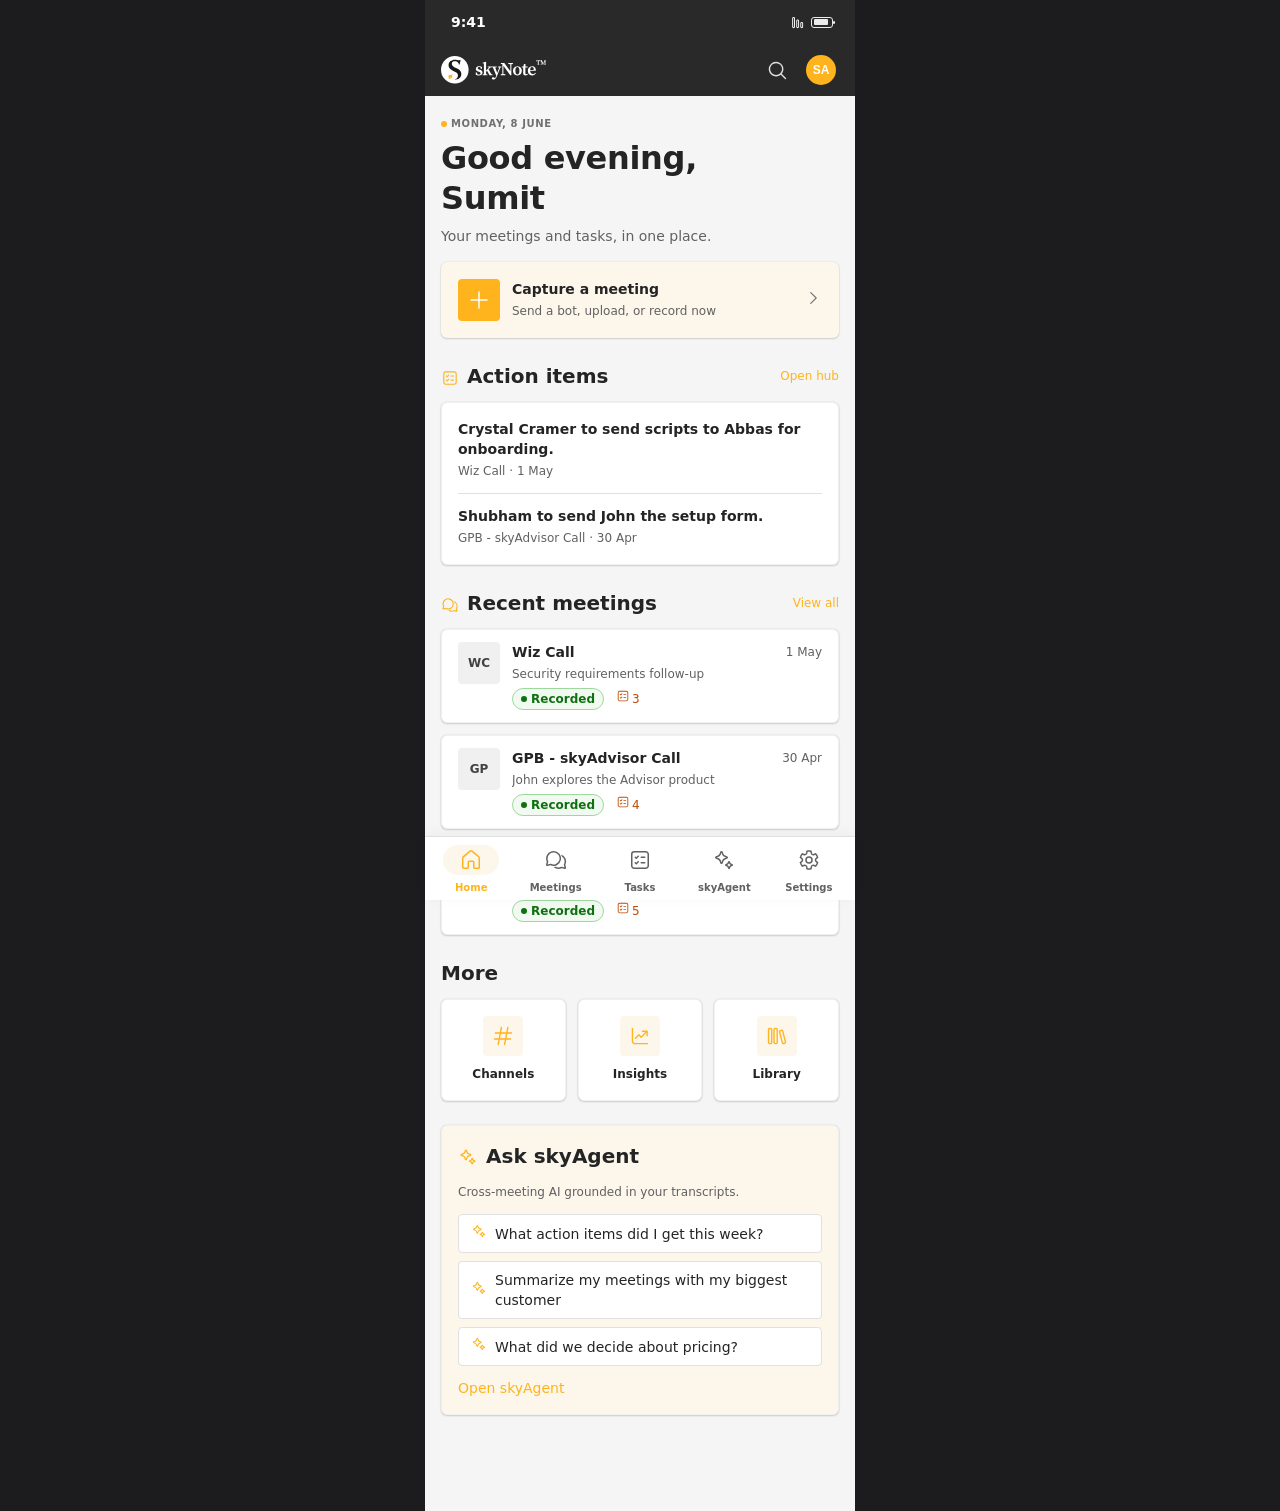
==== mobile/home.html @ 7dd0ba58 "skyNote mobile prototype — initial commit" ====
<!DOCTYPE html>
<html lang="en" data-theme="light">
<head>
  <meta charset="UTF-8" />
  <meta name="viewport" content="width=device-width, initial-scale=1.0, maximum-scale=1.0, user-scalable=no" />
  <title>skyNote · Home</title>
  <link rel="stylesheet" href="../app.css" />
  <link rel="stylesheet" href="../skynote.css" />
  <link rel="stylesheet" href="mobile.css" />
</head>
<body data-theme="light" data-mpage="home">
  <div class="m-app">
    <div class="m-content">
      <span class="m-eyebrow"><span class="e-dot"></span> Monday, 8 June</span>
      <h1 class="m-greeting" style="margin-top:var(--space-xs);">Good evening,<br>Sumit</h1>
      <p class="muted" style="font-size:var(--fs-300);margin-top:var(--space-s);">Your meetings and tasks, in one place.</p>

      <!-- Primary capture -->
      <a class="m-card" data-capture style="display:flex;align-items:center;gap:var(--space-m);margin-top:var(--space-l);background:var(--accent-bg-soft);border-color:transparent;">
        <span class="m-lead" style="background:var(--accent);color:var(--fg-on-accent);" data-icon="Add" data-size="24"></span>
        <span class="mr-body"><span class="mr-title">Capture a meeting</span><span class="mr-sub">Send a bot, upload, or record now</span></span>
        <span class="m-chev" data-icon="Chevron Right" data-size="18"></span>
      </a>

      <!-- Action items -->
      <div class="m-sectit"><span class="ch-icon" data-icon="Task List Square Ltr"></span><span class="mst-title">Action items</span><a class="link" href="action-items.html">Open hub</a></div>
      <section class="m-card">
        <a href="action-items.html" style="display:block;text-decoration:none;color:inherit;"><div class="mr-title" style="white-space:normal;">Crystal Cramer to send scripts to Abbas for onboarding.</div><div class="mr-sub">Wiz Call · 1 May</div></a>
        <hr class="divider" style="margin:var(--space-m) 0;" />
        <a href="action-items.html" style="display:block;text-decoration:none;color:inherit;"><div class="mr-title" style="white-space:normal;">Shubham to send John the setup form.</div><div class="mr-sub">GPB - skyAdvisor Call · 30 Apr</div></a>
      </section>

      <!-- Recent meetings -->
      <div class="m-sectit"><span class="ch-icon" data-icon="Chat Multiple"></span><span class="mst-title">Recent meetings</span><a class="link" href="conversations.html">View all</a></div>
      <div class="m-stack">
        <a class="m-row" href="conversation-detail.html"><span class="m-lead is-muted" style="font-size:var(--fs-200);font-weight:var(--weight-semibold);">WC</span><span class="mr-body"><span class="mr-title">Wiz Call</span><span class="mr-sub">Security requirements follow-up</span><span class="mr-meta"><span class="status is-recorded"><span class="dot"></span> Recorded</span><span class="meta-chip is-accent"><span data-icon="Task List Square Ltr" data-size="14"></span> 3</span></span></span><span class="muted num" style="font-size:var(--fs-200);">1 May</span></a>
        <a class="m-row" href="conversation-detail.html"><span class="m-lead is-muted" style="font-size:var(--fs-200);font-weight:var(--weight-semibold);">GP</span><span class="mr-body"><span class="mr-title">GPB - skyAdvisor Call</span><span class="mr-sub">John explores the Advisor product</span><span class="mr-meta"><span class="status is-recorded"><span class="dot"></span> Recorded</span><span class="meta-chip is-accent"><span data-icon="Task List Square Ltr" data-size="14"></span> 4</span></span></span><span class="muted num" style="font-size:var(--fs-200);">30 Apr</span></a>
        <a class="m-row" href="conversation-detail.html"><span class="m-lead is-muted" style="font-size:var(--fs-200);font-weight:var(--weight-semibold);">DC</span><span class="mr-body"><span class="mr-title">Deloitte Call</span><span class="mr-sub">Sky MDM data enrichment</span><span class="mr-meta"><span class="status is-recorded"><span class="dot"></span> Recorded</span><span class="meta-chip is-accent"><span data-icon="Task List Square Ltr" data-size="14"></span> 5</span></span></span><span class="muted num" style="font-size:var(--fs-200);">29 Apr</span></a>
      </div>

      <!-- More -->
      <div class="m-sectit"><span class="mst-title">More</span></div>
      <div class="m-tilegrid">
        <a class="m-tile" href="channels.html"><span class="mt-ic" data-icon="Number Symbol" data-size="22"></span> Channels</a>
        <a class="m-tile" href="insights.html"><span class="mt-ic" data-icon="Data Trending" data-size="22"></span> Insights</a>
        <a class="m-tile" href="library.html"><span class="mt-ic" data-icon="Library" data-size="22"></span> Library</a>
      </div>

      <!-- Ask skyAgent -->
      <section class="m-card" style="margin-top:var(--space-xxl);background:var(--accent-bg-soft);border-color:var(--stroke-faint);">
        <div class="card-head"><span class="ch-icon" data-icon="Sparkle"></span><span class="ch-title" style="font-size:var(--fs-500);">Ask skyAgent</span></div>
        <p class="muted" style="font-size:var(--fs-200);margin-bottom:var(--space-m);">Cross-meeting AI grounded in your transcripts.</p>
        <div class="m-stack" style="gap:var(--space-s);">
          <a class="ask-chip" href="skyagent.html"><span data-icon="Sparkle" data-size="16"></span> What action items did I get this week?</a>
          <a class="ask-chip" href="skyagent.html"><span data-icon="Sparkle" data-size="16"></span> Summarize my meetings with my biggest customer</a>
          <a class="ask-chip" href="skyagent.html"><span data-icon="Sparkle" data-size="16"></span> What did we decide about pricing?</a>
        </div>
        <div style="margin-top:var(--space-m);"><a class="link" href="skyagent.html">Open skyAgent</a></div>
      </section>
    </div>
  </div>

  <script src="../assets/icons.js"></script>
  <script src="mobile-app.js"></script>
</body>
</html>
---- app.css ----
/* ============================================================
   Skypoint Dashboard — layout shell + components
   All values derive from the design system (tokens.css).
   Never hardcode colors/sizes; use the tokens.
   ============================================================ */
@import url("./tokens.css");

* { box-sizing: border-box; margin: 0; padding: 0; }
html, body { height: 100%; }
body {
  font-family: var(--font-base);
  font-size: var(--fs-300);
  line-height: var(--lh-300);
  color: var(--fg-primary);
  background: var(--bg-canvas);
  -webkit-font-smoothing: antialiased;
}

/* ---- App shell: header on top, sidebar + content below ---- */
.app-shell {
  display: grid;
  grid-template-rows: 48px 1fr;
  grid-template-columns: 270px 1fr;
  grid-template-areas:
    "header header"
    "sidebar content";
  height: 100vh;
}

/* ---- Header (full width, end-to-end) ---- */
.app-header {
  grid-area: header;
  background: var(--bg-inverted);
  display: flex;
  align-items: center;
  justify-content: space-between;
  padding: 0 var(--space-l);
  color: var(--fg-on-brand);
}
.app-header .brand { display: flex; align-items: center; gap: var(--space-s); font-size: var(--fs-400); font-weight: var(--weight-bold); }
.app-header .header-right { display: flex; align-items: center; gap: var(--space-m); }
.app-header .icon-btn {
  width: 32px; height: 32px; border-radius: var(--radius-md);
  display: inline-flex; align-items: center; justify-content: center;
  color: var(--fg-on-brand); background: transparent; border: 0; cursor: pointer;
}
.app-header .icon-btn:hover { background: var(--bg-subtle-inverted, rgba(255,255,255,.1)); }
.app-header .header-user { display: flex; align-items: center; gap: var(--space-s); font-size: var(--fs-300); }
.app-header .divider-v { width: 1px; height: 24px; background: rgba(255,255,255,.2); }

/* ---- Sidebar (Navigation) ---- */
.app-sidebar {
  grid-area: sidebar;
  background: var(--bg-muted);
  border-right: var(--stroke-thin) solid var(--stroke-subtle);
  display: flex;
  flex-direction: column;
  padding: var(--space-s) 0;   /* no horizontal padding: nav items bleed edge-to-edge */
  gap: var(--space-xxs);
  overflow-y: auto;
}
.sidebar-toggle {
  width: 32px; height: 32px; border-radius: var(--radius-md);
  display: inline-flex; align-items: center; justify-content: center;
  color: var(--fg-secondary); background: transparent; border: 0; cursor: pointer;
  margin: 0 0 var(--space-xs) var(--space-s);
}
.sidebar-toggle:hover { background: var(--bg-surface-hover); }

/* Sidebar section label */
.nav-section {
  font-size: var(--fs-100); font-weight: var(--weight-semibold);
  letter-spacing: .06em; text-transform: uppercase; color: var(--fg-subtle);
  padding: var(--space-m) var(--space-l) var(--space-xxs);
}

/* Nav item (DS Menu item) — rest blends with sidebar; hover + active are full-width */
.nav-item {
  position: relative;
  display: flex; align-items: center; gap: var(--space-m);
  min-height: 36px; padding: var(--space-s) var(--space-m) var(--space-s) var(--space-l);
  color: var(--fg-primary);
  background: transparent;
  text-decoration: none; cursor: pointer;
  font-size: var(--fs-300);
}
.nav-item .nav-icon { width: 20px; height: 20px; color: var(--fg-secondary); flex: 0 0 auto; }
.nav-item .nav-label { flex: 1; }
.nav-item .nav-chevron { width: 20px; height: 20px; color: var(--fg-tertiary); }
.nav-item:hover { background: var(--bg-surface-hover); }
.nav-item[aria-current="page"],
.nav-item.is-active {
  background: var(--bg-surface);   /* white, full-width edge-to-edge */
  color: var(--accent);
}
.nav-item.is-active .nav-icon { color: var(--accent); }
.nav-item.is-active::before {
  content: ""; position: absolute; left: 0; top: 0; bottom: 0;
  width: 3px; background: var(--accent);
}

/* ---- Content area ---- */
.app-content {
  grid-area: content;
  background: var(--bg-surface);
  display: flex;
  flex-direction: column;
  overflow-y: auto;
}
.content-body {
  flex: 1;
  padding: var(--space-l) var(--space-xxl) var(--space-xxl);
  /* content is ALWAYS left-aligned; never center the page body */
  text-align: left;
}

/* Breadcrumbs (always present) */
.breadcrumbs {
  display: flex; align-items: center; gap: var(--space-xs);
  padding: var(--space-l) var(--space-xxl);
  border-bottom: var(--stroke-thin) solid var(--stroke-subtle);
  font-size: var(--fs-200); line-height: var(--lh-200);
}
.breadcrumbs a { color: var(--fg-tertiary); text-decoration: none; padding: 2px 6px; border-radius: var(--radius-md); }
.breadcrumbs a:hover { background: var(--bg-surface-hover); }
.breadcrumbs .sep { color: var(--fg-tertiary); display: inline-flex; }
.breadcrumbs .current { color: var(--fg-primary); font-weight: var(--weight-semibold); }

/* Page header: title + description */
.page-header { margin-bottom: var(--space-xl); }
.page-header h1 { font-size: var(--fs-700); line-height: var(--lh-700); font-weight: var(--weight-semibold); }
.page-header p { margin-top: var(--space-xs); color: var(--fg-tertiary); font-size: var(--fs-300); line-height: var(--lh-300); }

/* Footer */
.app-footer {
  padding: var(--space-l) var(--space-xxl);
  border-top: var(--stroke-thin) solid var(--stroke-subtle);
  color: var(--fg-tertiary); font-size: var(--fs-200);
}
.app-footer a { color: var(--accent-fg); text-decoration: none; }

/* ============================================================
   Components (from components.md specs)
   ============================================================ */

/* Button */
.btn {
  display: inline-flex; align-items: center; gap: var(--space-snudge);
  height: 32px; padding: 0 var(--space-m);
  border-radius: var(--radius-md);
  font-family: var(--font-base); font-size: var(--fs-300); line-height: var(--lh-300);
  font-weight: var(--weight-semibold);
  border: var(--stroke-thin) solid transparent; cursor: pointer; white-space: nowrap;
}
.btn .btn-icon { width: 20px; height: 20px; }
.btn-primary   { background: var(--accent); color: var(--fg-on-brand); }
.btn-primary:hover { background: var(--accent-hover); }
.btn-secondary { background: var(--bg-surface); color: var(--fg-primary); border-color: var(--stroke-default); }
.btn-secondary:hover { background: var(--bg-surface-hover); }
.btn-outline   { background: transparent; color: var(--fg-primary); border-color: var(--stroke-default); }
.btn-outline:hover { background: var(--bg-surface-hover); }
.btn-subtle    { background: transparent; color: var(--fg-secondary); }
.btn-subtle:hover { background: var(--bg-surface-hover); }

/* Card */
.card {
  background: var(--bg-surface);
  border: var(--stroke-thin) solid var(--stroke-subtle);
  border-radius: var(--radius-md);
  padding: var(--space-xl);
  display: flex; flex-direction: column;
}
.card.is-raised { box-shadow: var(--shadow-4); }

/* Avatar */
.avatar {
  width: 28px; height: 28px; border-radius: var(--radius-circular);
  background: var(--accent); color: var(--fg-on-brand);
  display: inline-flex; align-items: center; justify-content: center;
  font-weight: var(--weight-semibold); font-size: var(--fs-200);
  flex: 0 0 auto;
}

/* Badge */
.badge {
  display: inline-flex; align-items: center; gap: var(--space-xxs);
  padding: 0 var(--space-snudge); border-radius: var(--radius-circular);
  background: var(--accent); color: var(--fg-on-brand);
  font-size: var(--fs-200); font-weight: var(--weight-semibold);
}
.badge.is-success { background: var(--success-accent); }

/* Empty state — the ONLY block allowed to center its contents */
.empty-state {
  display: flex; flex-direction: column; align-items: center; text-align: center;
  gap: var(--space-m); padding: var(--space-xxxl);
}
.empty-state .empty-art {
  width: 96px; height: 96px; border-radius: var(--radius-lg);
  border: var(--stroke-thin) solid var(--stroke-subtle);
  display: inline-flex; align-items: center; justify-content: center;
  position: relative; background: var(--bg-surface);
}
.empty-state h2 { font-size: var(--fs-500); line-height: var(--lh-500); font-weight: var(--weight-semibold); }
.empty-state p { color: var(--fg-tertiary); max-width: 420px; }
.empty-state .empty-hint { color: var(--fg-tertiary); font-size: var(--fs-200); }

/* ============================================================
   FORM & INPUT
   ============================================================ */

/* Field wrapper: label + control + hint */
.field { display: flex; flex-direction: column; gap: var(--space-xs); }
.field-label { font-size: var(--fs-300); font-weight: var(--weight-semibold); color: var(--fg-primary); }
.field-label .req { color: var(--danger-accent); margin-left: 2px; }
.field-hint { font-size: var(--fs-200); color: var(--fg-tertiary); }
.field-hint.is-error { color: var(--danger-fg); }

/* Text input / select / textarea */
.input, .select, .textarea {
  width: 100%; min-height: 32px;
  font-family: var(--font-base); font-size: var(--fs-300); line-height: var(--lh-300);
  color: var(--fg-primary);
  background: var(--bg-surface);
  border: var(--stroke-thin) solid var(--stroke-default);
  border-bottom-color: var(--stroke-accessible);
  border-radius: var(--radius-md);
  padding: 0 var(--space-s);
}
.textarea { min-height: 64px; padding: var(--space-snudge) var(--space-s); resize: vertical; line-height: var(--lh-300); }
.input::placeholder, .textarea::placeholder { color: var(--fg-subtle); }
.input:focus, .select:focus, .textarea:focus {
  outline: none;
  border-bottom: var(--stroke-thick) solid var(--accent);
  padding-bottom: 0;
}
.input:disabled, .select:disabled, .textarea:disabled { background: var(--bg-disabled); color: var(--fg-disabled); }
.select { appearance: none; background-image: none; padding-right: var(--space-xl); }

/* Spin button = input with steppers */
.spin-button { display: inline-flex; align-items: stretch; }
.spin-button .input { border-radius: var(--radius-md) 0 0 var(--radius-md); }
.spin-button .steppers { display: flex; flex-direction: column; border: var(--stroke-thin) solid var(--stroke-default); border-left: 0; border-radius: 0 var(--radius-md) var(--radius-md) 0; }
.spin-button .steppers button { flex: 1; width: 24px; border: 0; background: var(--bg-surface); color: var(--fg-secondary); cursor: pointer; }
.spin-button .steppers button:hover { background: var(--bg-surface-hover); }

/* Checkbox & Radio */
.checkbox, .radio { display: inline-flex; align-items: center; gap: var(--space-xs); cursor: pointer; font-size: var(--fs-300); color: var(--fg-primary); }
.checkbox input, .radio input { appearance: none; margin: 0; width: 16px; height: 16px; border: var(--stroke-thin) solid var(--stroke-accessible); background: var(--bg-surface); cursor: pointer; display: inline-grid; place-content: center; }
.checkbox input { border-radius: var(--radius-sm); }
.radio input { border-radius: var(--radius-circular); }
.checkbox input:checked, .radio input:checked { background: var(--accent); border-color: var(--accent); }
.checkbox input:checked::after { content: ""; width: 10px; height: 10px; clip-path: polygon(14% 44%, 0 65%, 50% 100%, 100% 16%, 80% 0%, 43% 62%); background: var(--fg-on-brand); }
.radio input:checked::after { content: ""; width: 6px; height: 6px; border-radius: var(--radius-circular); background: var(--fg-on-brand); }

/* Switch */
.switch { display: inline-flex; align-items: center; gap: var(--space-s); cursor: pointer; }
.switch input { appearance: none; margin: 0; width: 40px; height: 20px; border-radius: var(--radius-circular); background: var(--bg-surface); border: var(--stroke-thin) solid var(--stroke-accessible); position: relative; cursor: pointer; transition: background .1s; }
.switch input::after { content: ""; position: absolute; top: 2px; left: 2px; width: 14px; height: 14px; border-radius: var(--radius-circular); background: var(--stroke-accessible); transition: transform .1s, background .1s; }
.switch input:checked { background: var(--accent); border-color: var(--accent); }
.switch input:checked::after { transform: translateX(20px); background: var(--fg-on-brand); }

/* Slider */
.slider { -webkit-appearance: none; appearance: none; width: 100%; height: 4px; border-radius: var(--radius-circular); background: var(--bg-emphasis); outline: none; }
.slider::-webkit-slider-thumb { -webkit-appearance: none; width: 16px; height: 16px; border-radius: var(--radius-circular); background: var(--accent); cursor: pointer; }
.slider::-moz-range-thumb { width: 16px; height: 16px; border: 0; border-radius: var(--radius-circular); background: var(--accent); cursor: pointer; }

/* ============================================================
   DATA & FEEDBACK
   ============================================================ */

/* Tabs (horizontal) */
.tabs { display: flex; gap: var(--space-xs); border-bottom: var(--stroke-thin) solid var(--stroke-subtle); }
.tab { position: relative; padding: var(--space-s) var(--space-m); background: transparent; border: 0; cursor: pointer; font-size: var(--fs-300); font-weight: var(--weight-semibold); color: var(--fg-secondary); }
.tab:hover { color: var(--fg-primary); }
.tab.is-active { color: var(--fg-primary); }
.tab.is-active::after { content: ""; position: absolute; left: var(--space-m); right: var(--space-m); bottom: -1px; height: 2px; border-radius: var(--radius-circular); background: var(--accent); }

/* Tag (pill) */
.tag { display: inline-flex; align-items: center; gap: var(--space-xxs); height: 20px; padding: 0 var(--space-s); border-radius: var(--radius-circular); background: var(--accent-bg-soft); color: var(--fg-secondary); border: var(--stroke-thin) solid transparent; font-size: var(--fs-200); }
.tag .tag-dismiss { cursor: pointer; color: var(--fg-tertiary); display: inline-flex; }

/* Toast */
.toast { display: flex; gap: var(--space-m); padding: var(--space-m); background: var(--bg-surface); border: var(--stroke-thin) solid var(--stroke-subtle); border-radius: var(--radius-md); box-shadow: var(--shadow-16); max-width: 360px; }
.toast .toast-title { font-size: var(--fs-300); font-weight: var(--weight-semibold); }
.toast .toast-body { font-size: var(--fs-200); color: var(--fg-tertiary); }

/* Message bar */
.message-bar { display: flex; align-items: center; gap: var(--space-s); min-height: 36px; padding: var(--space-xs) var(--space-m); border-radius: var(--radius-md); border: var(--stroke-thin) solid var(--stroke-default); background: var(--bg-canvas); color: var(--fg-primary); font-size: var(--fs-200); }
.message-bar .mb-icon { width: 20px; height: 20px; flex: 0 0 auto; }
.message-bar.is-success { background: var(--success-bg); border-color: var(--success-stroke); }
.message-bar.is-success .mb-icon { color: var(--success-accent); }
.message-bar.is-warning { background: var(--warning-bg); border-color: var(--warning-stroke); }
.message-bar.is-warning .mb-icon { color: var(--warning-accent); }
.message-bar.is-danger  { background: var(--danger-bg);  border-color: var(--danger-stroke); }
.message-bar.is-danger .mb-icon { color: var(--danger-accent); }

/* Progress bar */
.progress { width: 100%; height: 4px; border-radius: var(--radius-circular); background: var(--bg-emphasis); overflow: hidden; }
.progress > .progress-fill { height: 100%; background: var(--accent); border-radius: var(--radius-circular); }

/* Spinner */
.spinner { display: inline-flex; align-items: center; gap: var(--space-s); }
.spinner .spin { width: 20px; height: 20px; border-radius: var(--radius-circular); border: 2px solid var(--bg-emphasis); border-top-color: var(--accent); animation: spskel-spin .8s linear infinite; }
@keyframes spskel-spin { to { transform: rotate(360deg); } }

/* Skeleton */
.skeleton { background: var(--bg-stencil); border-radius: var(--radius-md); position: relative; overflow: hidden; }
.skeleton::after { content: ""; position: absolute; inset: 0; transform: translateX(-100%); background: linear-gradient(90deg, transparent, rgba(255,255,255,.45), transparent); animation: spskel-shimmer 1.4s infinite; }
@keyframes spskel-shimmer { to { transform: translateX(100%); } }

/* Tooltip */
.tooltip { background: var(--bg-surface); color: var(--fg-primary); border: var(--stroke-thin) solid var(--stroke-subtle); border-radius: var(--radius-md); padding: var(--space-snudge) var(--space-m); box-shadow: var(--shadow-8); font-size: var(--fs-200); max-width: 240px; }

/* Persona */
.persona { display: inline-flex; align-items: center; gap: var(--space-mnudge); }
.persona .persona-text { display: flex; flex-direction: column; }
.persona .persona-name { font-size: var(--fs-400); font-weight: var(--weight-semibold); color: var(--fg-primary); }
.persona .persona-sub { font-size: var(--fs-200); color: var(--fg-tertiary); }

/* ============================================================
   CONTAINERS & OVERLAYS
   ============================================================ */

/* Overlay backdrop for dialog/modal/drawer */
.overlay { position: fixed; inset: 0; background: var(--bg-overlay); display: flex; align-items: center; justify-content: center; z-index: 1000; }

/* Dialog */
.dialog { width: min(600px, 92vw); background: var(--bg-surface); border-radius: var(--radius-xl); box-shadow: var(--shadow-28); padding: var(--space-xxl); display: flex; flex-direction: column; gap: var(--space-s); }
.dialog-title { font-size: var(--fs-500); line-height: var(--lh-500); font-weight: var(--weight-semibold); }
.dialog-body { font-size: var(--fs-300); color: var(--fg-secondary); }
.dialog-footer { display: flex; justify-content: flex-end; gap: var(--space-s); margin-top: var(--space-s); }

/* Modal (larger dialog) */
.modal { width: min(850px, 94vw); max-height: 90vh; overflow: auto; background: var(--bg-surface); border-radius: var(--radius-xl); box-shadow: var(--shadow-28); }

/* Drawer (side panel) */
.drawer { position: fixed; top: 0; right: 0; height: 100vh; width: min(592px, 90vw); background: var(--bg-surface); box-shadow: var(--shadow-16); padding: var(--space-xxl); overflow-y: auto; z-index: 1000; }
.drawer.is-left { right: auto; left: 0; }

/* Popover (floating surface) */
.popover { background: var(--bg-surface); border: var(--stroke-thin) solid var(--stroke-subtle); border-radius: var(--radius-md); box-shadow: var(--shadow-16); padding: var(--space-m); }

/* Accordion */
.accordion-item { border-bottom: var(--stroke-thin) solid var(--stroke-subtle); }
.accordion-header { display: flex; align-items: center; gap: var(--space-s); width: 100%; padding: var(--space-m) var(--space-mnudge); background: transparent; border: 0; cursor: pointer; font-size: var(--fs-300); font-weight: var(--weight-semibold); color: var(--fg-primary); text-align: left; }
.accordion-header .acc-chevron { transition: transform .12s; }
.accordion-header[aria-expanded="true"] .acc-chevron { transform: rotate(90deg); }
.accordion-panel { padding: 0 var(--space-mnudge) var(--space-m) calc(var(--space-mnudge) + 20px); font-size: var(--fs-300); color: var(--fg-secondary); }

/* Divider */
.divider { border: 0; border-top: var(--stroke-thin) solid var(--stroke-subtle); margin: var(--space-m) 0; }
.divider.is-vertical { border-top: 0; border-left: var(--stroke-thin) solid var(--stroke-subtle); height: auto; align-self: stretch; margin: 0 var(--space-m); }

/* Link */
.link { color: var(--accent-fg); text-decoration: none; font-size: var(--fs-300); }
.link:hover { text-decoration: underline; }

/* Tree */
.tree { display: flex; flex-direction: column; }
.tree-item { display: flex; align-items: center; gap: var(--space-xs); min-height: 32px; padding: 0 var(--space-s); border-radius: var(--radius-md); color: var(--fg-tertiary); cursor: pointer; font-size: var(--fs-300); }
.tree-item:hover { background: var(--bg-surface-hover); }
.tree-item .tree-chevron { width: 20px; height: 20px; color: var(--fg-tertiary); }
.tree-item.is-selected { background: var(--bg-surface-selected); color: var(--fg-primary); }
.tree-children { padding-left: var(--space-xl); }

/* Toolbar */
.toolbar { display: flex; align-items: center; gap: var(--space-xs); min-height: 32px; padding: var(--space-xxs); border-radius: var(--radius-md); background: var(--bg-surface); }
.toolbar .toolbar-spacer { flex: 1; }

/* Info button (icon-only) */
.info-btn { width: 20px; height: 20px; display: inline-flex; align-items: center; justify-content: center; border: 0; background: transparent; border-radius: var(--radius-md); color: var(--fg-tertiary); cursor: pointer; }
.info-btn:hover { background: var(--bg-surface-hover); }

/* Dropdown */
.dropdown { display: inline-flex; align-items: center; justify-content: space-between; gap: var(--space-s); min-width: 180px; height: 32px; padding: 0 var(--space-s) 0 var(--space-m); background: var(--bg-surface); border: var(--stroke-thin) solid var(--stroke-default); border-bottom-color: var(--stroke-accessible); border-radius: var(--radius-md); color: var(--fg-primary); font-size: var(--fs-300); cursor: pointer; }
.dropdown:hover { background: var(--bg-surface-hover); }
.dropdown:focus-within, .dropdown.is-focus { border-color: var(--accent); outline: none; }
.dropdown .dropdown-chevron { width: 20px; height: 20px; color: var(--fg-tertiary); transition: transform .12s; }
.dropdown[aria-expanded="true"] .dropdown-chevron { transform: rotate(180deg); }
.dropdown-menu { background: var(--bg-surface); border: var(--stroke-thin) solid var(--stroke-subtle); border-radius: var(--radius-md); box-shadow: var(--shadow-16); padding: var(--space-xs); display: flex; flex-direction: column; gap: 2px; min-width: 180px; }
.list-item { display: flex; align-items: center; gap: var(--space-s); min-height: 32px; padding: var(--space-snudge) var(--space-s); border-radius: var(--radius-md); color: var(--fg-primary); font-size: var(--fs-300); cursor: pointer; }
.list-item:hover { background: var(--bg-surface-hover); }
.list-item.is-selected { color: var(--fg-primary); }
.list-item.is-selected .list-check { color: var(--accent); }
.list-item.is-disabled { color: var(--fg-disabled); pointer-events: none; }
.list-item.is-header { font-size: var(--fs-200); font-weight: var(--weight-semibold); color: var(--fg-tertiary); pointer-events: none; }
.list-item .list-check { width: 16px; height: 16px; }
---- skynote.css ----
/* ============================================================
   skyNote — app-specific shared components (built on the DS).
   All values bind to tokens. No raw color/spacing literals.
   ============================================================ */

/* ---- Header: search + actions (product persistent shell) ---- */
.app-header { gap: var(--space-l); }
/* Header stays a dark bar in both themes (bg-inverted flips to white in dark) */
html[data-theme="dark"] .app-header { background: var(--bg-subtle); border-bottom: var(--stroke-thin) solid var(--stroke-faint); }
/* Brand logo (skyNote light wordmark) */
.app-header .brand { text-decoration: none; }
.brand-logo { height: 30px; width: auto; display: block; }
.hsearch {
  flex: 1; max-width: 520px; display: flex; align-items: center; gap: var(--space-s);
  height: 32px; padding: 0 var(--space-m);
  background: rgba(255,255,255,.08); border-radius: var(--radius-md);
  color: rgba(255,255,255,.7);
}
.hsearch input {
  flex: 1; border: 0; background: transparent; outline: none;
  color: var(--fg-on-brand); font-family: var(--font-base); font-size: var(--fs-300);
}
.hsearch input::placeholder { color: rgba(255,255,255,.55); }
.header-right .btn-primary { height: 32px; }

/* ---- Sidebar collapse ---- */
.app-shell.is-collapsed { grid-template-columns: 56px 1fr; }
.app-shell.is-collapsed .nav-label { display: none; }
.app-shell.is-collapsed .nav-item { justify-content: center; padding-left: 0; padding-right: 0; }

/* ---- Generic layout helpers ---- */
.row { display: flex; align-items: center; gap: var(--space-s); }
.row.wrap { flex-wrap: wrap; }
.between { justify-content: space-between; }
.spacer { flex: 1; }
.stack { display: flex; flex-direction: column; gap: var(--space-l); }
.stack.tight { gap: var(--space-s); }
.muted { color: var(--fg-tertiary); }
.subtle { color: var(--fg-subtle); }
.num { font-variant-numeric: tabular-nums; }

/* Page actions row (sits under the page header) */
.page-actions { display: flex; align-items: center; gap: var(--space-s); margin-bottom: var(--space-l); }
.eyebrow { display: inline-flex; align-items: center; gap: var(--space-xs); font-size: var(--fs-200);
  font-weight: var(--weight-semibold); letter-spacing: .04em; text-transform: uppercase; color: var(--fg-subtle); }
.eyebrow .e-dot { width: 6px; height: 6px; border-radius: 50%; background: var(--accent); }

/* ---- Card head (icon + title + trailing link) ---- */
.card-head { display: flex; align-items: center; gap: var(--space-s); margin-bottom: var(--space-m); }
.card-head .ch-icon { width: 20px; height: 20px; color: var(--accent); display: inline-flex; }
.card-head .ch-title { font-size: var(--fs-500); line-height: var(--lh-500); font-weight: var(--weight-semibold); }
.card-head .ch-link { margin-left: auto; }
.ch-count { display: inline-flex; align-items: center; height: 20px; padding: 0 var(--space-s);
  border-radius: var(--radius-circular); background: var(--bg-muted); color: var(--fg-secondary);
  font-size: var(--fs-200); font-weight: var(--weight-semibold); }

/* ---- Two-column page grid (main + right rail) ---- */
.page-grid { display: grid; grid-template-columns: minmax(0,1fr) 340px; gap: var(--space-l); align-items: start; }
@media (max-width: 1120px) { .page-grid { grid-template-columns: 1fr; } }

/* ---- Status badge (color + dot + label; never color alone) ---- */
.status { display: inline-flex; align-items: center; gap: var(--space-xs); height: 22px; padding: 0 var(--space-s);
  border-radius: var(--radius-circular); font-size: var(--fs-200); font-weight: var(--weight-semibold);
  border: var(--stroke-thin) solid transparent; }
.status .dot { width: 6px; height: 6px; border-radius: 50%; background: currentColor; }
.status.is-recorded   { background: var(--success-bg); color: var(--success-fg); border-color: var(--success-stroke); }
.status.is-live       { background: var(--danger-bg);  color: var(--danger-fg);  border-color: var(--danger-stroke); }
.status.is-processing { background: var(--warning-bg); color: var(--warning-fg); border-color: var(--warning-stroke); }
.status.is-scheduled  { background: var(--bg-muted);   color: var(--fg-secondary); border-color: var(--stroke-subtle); }
.status.is-failed     { background: var(--danger-bg);  color: var(--danger-fg);  border-color: var(--danger-stroke); }

/* ---- List rows (recent conversations / generic) ---- */
.list { display: flex; flex-direction: column; }
.list-row { display: flex; align-items: center; gap: var(--space-m); padding: var(--space-m) 0;
  border-top: var(--stroke-thin) solid var(--stroke-faint);
  text-decoration: none; color: inherit; }
a.list-row:hover .lr-title { color: var(--accent); }
.list-row:first-child { border-top: 0; }
.list-row .lr-body { flex: 1; min-width: 0; }
.list-row .lr-title { font-size: var(--fs-300); font-weight: var(--weight-semibold); color: var(--fg-primary); }
.list-row .lr-sub { font-size: var(--fs-200); color: var(--fg-tertiary); margin-top: 2px;
  white-space: nowrap; overflow: hidden; text-overflow: ellipsis; }
.list-row .lr-meta { display: flex; align-items: center; gap: var(--space-m); margin-top: var(--space-xs); }
.meta-chip { display: inline-flex; align-items: center; gap: var(--space-xxs); font-size: var(--fs-200); color: var(--fg-tertiary); }
.meta-chip svg { width: 14px; height: 14px; }
.meta-chip.is-accent { color: var(--warning-fg); }

/* ---- Glance / action-item rows (right rail) ---- */
.glance-item { padding: var(--space-s) 0; border-top: var(--stroke-thin) solid var(--stroke-faint); }
.glance-item:first-child { border-top: 0; }
.glance-item .gi-text { font-size: var(--fs-300); color: var(--fg-primary); }
.glance-item .gi-src { font-size: var(--fs-200); color: var(--fg-tertiary); margin-top: 2px; }

/* ---- Ask skyAgent suggestion chips ---- */
.ask-card { background: var(--accent-bg-soft); border-color: var(--stroke-faint); }
.ask-chip { display: flex; align-items: center; gap: var(--space-s); width: 100%; text-align: left;
  padding: var(--space-s) var(--space-m); background: var(--bg-surface);
  border: var(--stroke-thin) solid var(--stroke-subtle); border-radius: var(--radius-md);
  color: var(--fg-primary); font-size: var(--fs-300); font-family: var(--font-base); cursor: pointer;
  text-decoration: none; }
.ask-chip:hover { background: var(--bg-surface-hover); }
.ask-chip svg { width: 16px; height: 16px; color: var(--accent); flex: 0 0 auto; }

/* ---- Empty tile (inline, smaller than full empty-state) ---- */
.empty-tile { display: flex; flex-direction: column; align-items: center; text-align: center;
  gap: var(--space-s); padding: var(--space-xxl); border: var(--stroke-thin) dashed var(--stroke-default);
  border-radius: var(--radius-md); background: var(--bg-subtle); }
.empty-tile .et-art { width: 48px; height: 48px; border-radius: var(--radius-lg); background: var(--accent-bg-soft);
  display: inline-flex; align-items: center; justify-content: center; color: var(--accent); }
.empty-tile h3 { font-size: var(--fs-400); font-weight: var(--weight-semibold); }
.empty-tile p { color: var(--fg-tertiary); font-size: var(--fs-200); max-width: 360px; }

/* ---- Dialog head (title + close) ---- */
.dlg-head { display: flex; align-items: flex-start; justify-content: space-between; gap: var(--space-m); }
.dialog .icon-btn { color: var(--fg-tertiary); }
.dialog .icon-btn:hover { background: var(--bg-surface-hover); }

/* ---- Segmented control (capture modes) ---- */
.seg { display: inline-flex; gap: var(--space-xxs); padding: var(--space-xxs);
  background: var(--bg-muted); border-radius: var(--radius-md); margin: var(--space-s) 0; }
.seg-btn { display: inline-flex; align-items: center; gap: var(--space-xs); padding: var(--space-xs) var(--space-m);
  border: 0; background: transparent; border-radius: var(--radius-sm); cursor: pointer;
  font-family: var(--font-base); font-size: var(--fs-300); font-weight: var(--weight-semibold); color: var(--fg-secondary); }
.seg-btn svg { width: 18px; height: 18px; }
.seg-btn.is-active { background: var(--bg-surface); color: var(--fg-primary); box-shadow: var(--shadow-2); }
.seg-panel { display: flex; flex-direction: column; gap: var(--space-m); padding: var(--space-s) 0; }
.record-stage { display: flex; flex-direction: column; align-items: center; gap: var(--space-m); padding: var(--space-l) 0; }
.record-dot { width: 72px; height: 72px; border-radius: 50%; border: 0; cursor: pointer;
  background: var(--accent); color: var(--fg-on-brand); display: inline-flex; align-items: center; justify-content: center; }
.record-dot:hover { background: var(--accent-hover); }

/* ---- Stat line under page header ---- */
.stat-line { display: flex; flex-wrap: wrap; gap: var(--space-s); color: var(--fg-tertiary);
  font-size: var(--fs-200); margin-top: var(--space-xs); }
.stat-line .num { color: var(--fg-secondary); font-weight: var(--weight-semibold); }

/* ---- Tabs with counts ---- */
.tab .tcount { display: inline-flex; align-items: center; justify-content: center; min-width: 18px; height: 18px;
  margin-left: var(--space-xs); padding: 0 5px; border-radius: var(--radius-circular);
  background: var(--bg-muted); color: var(--fg-tertiary); font-size: var(--fs-100); font-weight: var(--weight-semibold); }
.tab.is-active .tcount { background: var(--accent-bg-soft); color: var(--accent-fg); }

/* ---- Conversations toolbar ---- */
.conv-toolbar { display: flex; flex-direction: column; gap: var(--space-m); margin: var(--space-l) 0; }
.search-wide { display: flex; align-items: center; gap: var(--space-s); height: 36px; padding: 0 var(--space-m);
  border: var(--stroke-thin) solid var(--stroke-default); border-bottom-color: var(--stroke-accessible);
  border-radius: var(--radius-md); background: var(--bg-surface); color: var(--fg-subtle); }
.search-wide input { flex: 1; border: 0; outline: none; background: transparent; color: var(--fg-primary);
  font-family: var(--font-base); font-size: var(--fs-300); }
.filter-row { display: flex; align-items: center; gap: var(--space-s); flex-wrap: wrap; }
.filter-row .fr-label { font-size: var(--fs-200); color: var(--fg-tertiary); margin-right: var(--space-xxs); }
.folder-chip { display: inline-flex; align-items: center; gap: var(--space-xs); height: 28px; padding: 0 var(--space-m);
  border-radius: var(--radius-circular); border: var(--stroke-thin) solid var(--stroke-default);
  background: var(--bg-surface); color: var(--fg-secondary); font-size: var(--fs-200); cursor: pointer; }
.folder-chip.is-active { background: var(--accent-bg-soft); border-color: var(--accent); color: var(--accent-fg); font-weight: var(--weight-semibold); }
.folder-chip.is-dashed { border-style: dashed; }
.folder-chip svg { width: 14px; height: 14px; }

/* ---- Conversation list rows ---- */
.conv-group-label { font-size: var(--fs-300); font-weight: var(--weight-semibold); color: var(--fg-primary);
  margin: var(--space-l) 0 var(--space-xs); display: flex; align-items: baseline; gap: var(--space-s); }
.conv-group-label .cgl-count { font-size: var(--fs-200); color: var(--fg-tertiary); font-weight: var(--weight-regular); }
.conv-row { display: flex; align-items: center; gap: var(--space-m); padding: var(--space-m) var(--space-s);
  border-top: var(--stroke-thin) solid var(--stroke-faint); text-decoration: none; color: inherit; border-radius: var(--radius-md); }
.conv-row:hover { background: var(--bg-surface-hover); }
.conv-row .cr-time { width: 92px; flex: 0 0 auto; }
.cr-time .cr-date { font-size: var(--fs-300); font-weight: var(--weight-semibold); }
.cr-time .cr-dur { font-size: var(--fs-200); color: var(--fg-tertiary); }
.conv-row .cr-body { flex: 1; min-width: 0; }
.cr-titlerow { display: flex; align-items: center; gap: var(--space-s); }
.cr-title { font-size: var(--fs-300); font-weight: var(--weight-semibold); color: var(--fg-primary);
  white-space: nowrap; overflow: hidden; text-overflow: ellipsis; }
.conv-row:hover .cr-title { color: var(--accent); }
.cr-sub { display: flex; align-items: center; gap: var(--space-m); margin-top: var(--space-xxs);
  font-size: var(--fs-200); color: var(--fg-tertiary); }
.cr-sub .persona-sm { display: inline-flex; align-items: center; gap: var(--space-xs); }
.avatar.is-sm { width: 20px; height: 20px; font-size: var(--fs-100); }

/* ---- Right rail: mini calendar + month stats ---- */
.rail { display: flex; flex-direction: column; gap: var(--space-l); }
.mini-cal .mc-head { display: flex; align-items: center; justify-content: space-between; margin-bottom: var(--space-s); }
.mc-head .mc-title { font-size: var(--fs-200); color: var(--fg-tertiary); }
.mc-head .mc-title b { color: var(--accent-fg); }
.mc-nav { display: inline-flex; gap: var(--space-xxs); }
.mc-grid { display: grid; grid-template-columns: repeat(7, 1fr); gap: 2px; }
.mc-dow { text-align: center; font-size: var(--fs-100); color: var(--fg-subtle); padding: var(--space-xxs) 0; }
.mc-day { display: flex; align-items: center; justify-content: center; height: 28px; border-radius: var(--radius-md);
  font-size: var(--fs-200); color: var(--fg-secondary); cursor: pointer; }
.mc-day:hover { background: var(--bg-surface-hover); }
.mc-day.is-muted { color: var(--fg-disabled); }
.mc-day.is-selected { background: var(--accent); color: var(--fg-on-accent); font-weight: var(--weight-semibold); }
.stat-rows .stat-row { display: flex; align-items: center; justify-content: space-between;
  padding: var(--space-m) 0; border-top: var(--stroke-thin) solid var(--stroke-faint); }
.stat-rows .stat-row:first-child { border-top: 0; }
.sr-label { font-size: var(--fs-300); color: var(--fg-secondary); }
.sr-right { text-align: right; }
.sr-value { font-size: var(--fs-500); line-height: var(--lh-500); font-weight: var(--weight-semibold); font-variant-numeric: tabular-nums; }
.sr-delta { display: inline-flex; align-items: center; gap: 2px; font-size: var(--fs-100); color: var(--danger-fg); }
.sr-delta.is-up { color: var(--success-fg); }
.sr-delta svg { width: 12px; height: 12px; }

/* ---- Recorded/Shared inline tag ---- */
.tag-quiet { background: var(--bg-muted); color: var(--fg-secondary); border: var(--stroke-thin) solid var(--stroke-subtle); }

/* ============================================================
   CONVERSATION DETAIL
   ============================================================ */
.conv-detail-head { display: flex; flex-direction: column; gap: var(--space-s); margin-bottom: var(--space-l); }
.cdh-top { display: flex; align-items: flex-start; gap: var(--space-s); flex-wrap: wrap; }
.cdh-title { font-size: var(--fs-700); line-height: var(--lh-700); font-weight: var(--weight-semibold); }
.cdh-actions { display: flex; gap: var(--space-s); margin-left: auto; flex-wrap: wrap; }
.cdh-meta { display: flex; align-items: center; gap: var(--space-m); flex-wrap: wrap; color: var(--fg-tertiary); font-size: var(--fs-200); }
.cdh-meta .dotsep { color: var(--stroke-default); }

/* anchored popover */
.pop-wrap { position: relative; display: inline-flex; }
.pop-wrap > .popover { position: absolute; top: calc(100% + 6px); right: 0; z-index: 60; min-width: 240px; display: none; }
.pop-wrap.is-open > .popover { display: block; }

/* Overview */
.ov-stack { display: flex; flex-direction: column; gap: var(--space-l); }
.ov-h { display: flex; align-items: center; gap: var(--space-xs); font-size: var(--fs-200); font-weight: var(--weight-semibold);
  letter-spacing: .04em; text-transform: uppercase; color: var(--fg-subtle); margin-bottom: var(--space-s); }
.ov-h svg { width: 16px; height: 16px; color: var(--accent); }
.ov-grid { display: grid; grid-template-columns: 1fr 1fr; gap: var(--space-l); }
@media (max-width: 900px) { .ov-grid { grid-template-columns: 1fr; } }
.takeaways { display: flex; flex-direction: column; gap: var(--space-s); }
.takeaways li { list-style: none; padding-left: var(--space-l); position: relative; font-size: var(--fs-300); color: var(--fg-secondary); }
.takeaways li::before { content: ""; position: absolute; left: 0; top: 7px; width: 6px; height: 6px; border-radius: 50%; background: var(--accent); }
.takeaways li b { color: var(--fg-primary); }
.decisions { display: flex; flex-direction: column; gap: var(--space-s); }
.decisions .dec { display: flex; gap: var(--space-s); font-size: var(--fs-300); color: var(--fg-secondary); }
.decisions .dec svg { width: 16px; height: 16px; color: var(--accent); flex: 0 0 auto; margin-top: 2px; }
.highlight { border-left: var(--stroke-thick) solid var(--accent); padding: var(--space-xs) var(--space-m); margin-bottom: var(--space-m); }
.highlight .hq { font-style: italic; color: var(--fg-secondary); font-size: var(--fs-300); }
.highlight .hc { font-size: var(--fs-100); color: var(--fg-subtle); text-transform: uppercase; letter-spacing: .04em; margin-top: var(--space-xxs); }
.chips { display: flex; flex-wrap: wrap; gap: var(--space-s); }
.chip-ts { display: inline-flex; align-items: center; gap: var(--space-xs); height: 26px; padding: 0 var(--space-m); border-radius: var(--radius-circular);
  background: var(--accent-bg-soft); color: var(--fg-secondary); font-size: var(--fs-200); cursor: pointer; }
.chip-ts .ts { font-variant-numeric: tabular-nums; color: var(--accent-fg); font-weight: var(--weight-semibold); }
.topic-chip { display: inline-flex; align-items: center; height: 26px; padding: 0 var(--space-m); border-radius: var(--radius-circular);
  background: var(--bg-muted); color: var(--fg-secondary); font-size: var(--fs-200); }

/* Action items (grouped) */
.ai-group { padding: var(--space-m) 0; border-top: var(--stroke-thin) solid var(--stroke-faint); }
.ai-group:first-child { border-top: 0; }
.ai-assignee { display: flex; align-items: center; gap: var(--space-s); margin-bottom: var(--space-s); }
.ai-assignee .ai-count { font-size: var(--fs-200); color: var(--fg-tertiary); }
.ai-item { display: flex; align-items: flex-start; gap: var(--space-s); padding: var(--space-xs) 0 var(--space-xs) var(--space-xl); font-size: var(--fs-300); color: var(--fg-secondary); }

/* Transcript */
.player { background: var(--bg-inverted); border-radius: var(--radius-md); padding: var(--space-m); color: #fff;
  display: flex; align-items: center; gap: var(--space-m); margin-bottom: var(--space-l); }
html[data-theme="dark"] .player { background: #000; }
.player .play-btn { width: 40px; height: 40px; border-radius: 50%; border: 0; background: var(--accent); color: var(--fg-on-accent);
  display: inline-flex; align-items: center; justify-content: center; cursor: pointer; flex: 0 0 auto; }
.player .pl-time { font-variant-numeric: tabular-nums; font-size: var(--fs-200); color: rgba(255,255,255,.85); }
.player .pl-track { flex: 1; height: 4px; border-radius: 999px; background: rgba(255,255,255,.25); position: relative; }
.player .pl-track::after { content: ""; position: absolute; left: 0; top: 0; bottom: 0; width: 8%; background: var(--accent); border-radius: 999px; }
.player .pl-stats { display: flex; gap: var(--space-m); font-size: var(--fs-100); color: rgba(255,255,255,.7); }
.transcript-toolbar { display: flex; align-items: center; gap: var(--space-s); margin-bottom: var(--space-m); flex-wrap: wrap; }
.transcript-toolbar .tt-count { margin-left: auto; font-size: var(--fs-200); color: var(--fg-tertiary); }
.t-turn { display: flex; gap: var(--space-m); padding: var(--space-s) 0; border-top: var(--stroke-thin) solid var(--stroke-faint); }
.t-turn:first-child { border-top: 0; }
.t-turn .t-time { width: 44px; flex: 0 0 auto; font-size: var(--fs-200); color: var(--fg-subtle); font-variant-numeric: tabular-nums; }
.t-turn .t-spk { font-size: var(--fs-200); font-weight: var(--weight-semibold); color: var(--fg-secondary); }
.t-turn .t-text { font-size: var(--fs-300); color: var(--fg-primary); }

/* People — share of voice */
.sov-bar { display: flex; height: 12px; border-radius: var(--radius-circular); overflow: hidden; margin: var(--space-s) 0 var(--space-l); }
.sov-bar > span { height: 100%; }
.spk-row { display: flex; align-items: center; gap: var(--space-m); padding: var(--space-s) 0; border-top: var(--stroke-thin) solid var(--stroke-faint); }
.spk-row:first-child { border-top: 0; }
.spk-row .spk-dot { width: 10px; height: 10px; border-radius: 50%; flex: 0 0 auto; }
.spk-row .spk-name { font-size: var(--fs-300); font-weight: var(--weight-semibold); color: var(--fg-primary); }
.spk-row .spk-sub { font-size: var(--fs-200); color: var(--fg-tertiary); }
.spk-row .spk-pct { margin-left: auto; font-variant-numeric: tabular-nums; font-weight: var(--weight-semibold); }
.tag-active { background: var(--accent-bg-soft); color: var(--accent-fg); border: var(--stroke-thin) solid transparent; font-weight: var(--weight-semibold); }

/* Activity events */
.ev-row { display: flex; align-items: center; gap: var(--space-m); padding: var(--space-s) 0; border-top: var(--stroke-thin) solid var(--stroke-faint); font-size: var(--fs-200); }
.ev-row:first-child { border-top: 0; }
.ev-row .ev-time { width: 56px; color: var(--fg-subtle); font-variant-numeric: tabular-nums; }
.ev-row .ev-actor { font-weight: var(--weight-semibold); color: var(--fg-primary); }
.ev-row .ev-type { color: var(--fg-tertiary); }
.ev-row .ev-dot { width: 8px; height: 8px; border-radius: 50%; background: var(--success-accent); flex: 0 0 auto; }
.kv { display: grid; grid-template-columns: 200px 1fr; gap: var(--space-xs) var(--space-l); font-size: var(--fs-300); }
.kv dt { color: var(--fg-tertiary); }
.kv dd { color: var(--fg-primary); }

/* Share modal sub-tabs reuse .tabs; link row */
.share-row { display: flex; align-items: center; gap: var(--space-s); padding: var(--space-m); border: var(--stroke-thin) solid var(--stroke-subtle); border-radius: var(--radius-md); }
.share-row .sr-ico { width: 36px; height: 36px; border-radius: 50%; background: var(--bg-muted); display: inline-flex; align-items: center; justify-content: center; color: var(--fg-secondary); flex: 0 0 auto; }
.section-label { font-size: var(--fs-200); font-weight: var(--weight-semibold); letter-spacing: .04em; text-transform: uppercase; color: var(--fg-subtle); margin: var(--space-m) 0 var(--space-xs); }
.share-list { display: flex; flex-direction: column; }
.share-person { display: flex; align-items: center; gap: var(--space-s); padding: var(--space-s) 0; }
.share-person .sr-ico { width: 28px; height: 28px; border-radius: 50%; background: var(--bg-muted); display: inline-flex; align-items: center; justify-content: center; color: var(--fg-secondary); flex: 0 0 auto; }
.share-person .lr-body { flex: 1; min-width: 0; }
.share-access { display: flex; align-items: center; gap: var(--space-s); padding: var(--space-s); border: var(--stroke-thin) solid var(--stroke-subtle); border-radius: var(--radius-md); }
.share-access .sr-ico { width: 36px; height: 36px; border-radius: 50%; background: var(--success-bg); color: var(--success-accent); display: inline-flex; align-items: center; justify-content: center; flex: 0 0 auto; }

/* ============================================================
   REPLAY WORKSPACE (conversation detail)
   ============================================================ */
.replay-grid { display: grid; grid-template-columns: minmax(0, 1.65fr) minmax(300px, 1fr); gap: var(--space-l); align-items: start; }
@media (max-width: 1100px) { .replay-grid { grid-template-columns: 1fr; } }

/* Stage (player) */
.stage { background: var(--bg-inverted); border-radius: var(--radius-lg); overflow: hidden; }
html[data-theme="dark"] .stage { background: #000; border: var(--stroke-thin) solid var(--stroke-faint); }
.stage-video { position: relative; aspect-ratio: 16 / 9; display: flex; align-items: center; justify-content: center; }
.stage-badge { position: absolute; top: var(--space-m); left: var(--space-m); display: inline-flex; align-items: center; gap: var(--space-xs);
  height: 24px; padding: 0 var(--space-s); border-radius: var(--radius-circular); background: rgba(0,0,0,.55); color: #fff; font-size: var(--fs-100); font-weight: var(--weight-semibold); }
.stage-badge svg { width: 14px; height: 14px; }
.stage-toggle { position: absolute; top: var(--space-m); right: var(--space-m); display: inline-flex; gap: 2px; padding: 2px; border-radius: var(--radius-md); background: rgba(0,0,0,.45); }
.stage-toggle button { display: inline-flex; align-items: center; gap: var(--space-xs); height: 26px; padding: 0 var(--space-s); border: 0; background: transparent; color: rgba(255,255,255,.8); font-family: var(--font-base); font-size: var(--fs-100); font-weight: var(--weight-semibold); border-radius: var(--radius-sm); cursor: pointer; }
.stage-toggle button svg { width: 14px; height: 14px; }
.stage-toggle button.is-active { background: rgba(255,255,255,.18); color: #fff; }
/* mock shared screen */
.screen-doc { width: 78%; background: var(--bg-surface); border-radius: var(--radius-md); box-shadow: var(--shadow-16); padding: var(--space-l); display: flex; flex-direction: column; gap: var(--space-m); }
.screen-doc .sd-title { height: 12px; width: 46%; border-radius: var(--radius-sm); background: var(--fg-secondary); }
.screen-doc .sd-rows { display: flex; flex-direction: column; gap: var(--space-s); }
.screen-doc .sd-bar { height: 8px; border-radius: var(--radius-sm); background: var(--bg-stencil); }
.screen-doc .sd-chart { display: flex; align-items: flex-end; gap: var(--space-s); height: 64px; margin-top: var(--space-xs); }
.screen-doc .sd-chart i { display: block; width: 16px; border-radius: var(--radius-sm) var(--radius-sm) 0 0; }
.pip { position: absolute; right: var(--space-m); bottom: var(--space-m); width: 116px; height: 66px; border-radius: var(--radius-md);
  background: #2b2b2b; border: 2px solid rgba(255,255,255,.85); display: flex; align-items: center; justify-content: center; color: #fff; }
.pip .avatar { width: 32px; height: 32px; }
.pip .pip-live { position: absolute; left: 6px; top: 6px; display: inline-flex; align-items: center; gap: 3px; font-size: 9px; color: #fff; }
.pip .pip-live .dot { width: 6px; height: 6px; border-radius: 50%; background: var(--danger-accent); }
.speaker-grid { display: grid; grid-template-columns: repeat(3, 1fr); gap: var(--space-s); width: 86%; }
.speaker-grid .sg-tile { aspect-ratio: 16/10; border-radius: var(--radius-md); background: #2b2b2b; display: flex; align-items: center; justify-content: center; color: #fff; position: relative; }
.speaker-grid .sg-name { position: absolute; left: 6px; bottom: 4px; font-size: 9px; color: rgba(255,255,255,.85); }

/* Transport + marked timeline */
.transport { display: flex; align-items: center; gap: var(--space-m); padding: var(--space-m); background: var(--bg-inverted); border-radius: 0 0 var(--radius-lg) var(--radius-lg); margin-top: -4px; }
html[data-theme="dark"] .transport { background: #000; }
.transport .play-btn { width: 36px; height: 36px; }
.transport .pl-time { color: rgba(255,255,255,.85); font-size: var(--fs-200); font-variant-numeric: tabular-nums; flex: 0 0 auto; }
.scrub { flex: 1; position: relative; padding: 10px 0; }
.scrub-track { height: 6px; border-radius: var(--radius-circular); background: rgba(255,255,255,.22); position: relative; }
.scrub-fill { position: absolute; left: 0; top: 0; bottom: 0; width: 32%; background: var(--accent); border-radius: var(--radius-circular); }
.scrub-head { position: absolute; top: 50%; left: 32%; width: 14px; height: 14px; border-radius: 50%; background: var(--accent); border: 2px solid #fff; transform: translate(-50%, -50%); }
.scrub-markers { position: absolute; left: 0; right: 0; top: 0; height: 6px; }
.scrub-markers .mk { position: absolute; top: -4px; width: 9px; height: 9px; border-radius: 50%; transform: translateX(-50%); border: 1.5px solid var(--bg-inverted); cursor: pointer; }
html[data-theme="dark"] .scrub-markers .mk { border-color: #000; }
.scrub-markers .tick { position: absolute; top: -3px; width: 2px; height: 12px; background: rgba(255,255,255,.5); transform: translateX(-50%); }
.timeline-legend { display: flex; gap: var(--space-l); flex-wrap: wrap; padding: var(--space-s) var(--space-xxs) 0; font-size: var(--fs-200); color: var(--fg-tertiary); }
.timeline-legend span { display: inline-flex; align-items: center; gap: var(--space-xs); }
.timeline-legend .lk { width: 9px; height: 9px; border-radius: 50%; }

/* Transcript current line */
.t-turn.is-current { background: var(--accent-bg-soft); border-radius: var(--radius-md); }
.t-turn { cursor: pointer; padding-left: var(--space-s); padding-right: var(--space-s); border-radius: var(--radius-md); }
.t-turn:hover { background: var(--bg-surface-hover); }

/* Insights switcher (right rail) */
.insights { position: sticky; top: var(--space-l); }
.ins-switch { display: flex; flex-wrap: wrap; gap: var(--space-xxs); padding: var(--space-xxs); background: var(--bg-muted); border-radius: var(--radius-md); margin-bottom: var(--space-m); }
.ins-switch button { flex: 1; min-width: 64px; height: 30px; border: 0; background: transparent; border-radius: var(--radius-sm); cursor: pointer;
  font-family: var(--font-base); font-size: var(--fs-200); font-weight: var(--weight-semibold); color: var(--fg-secondary); }
.ins-switch button.is-active { background: var(--bg-surface); color: var(--fg-primary); box-shadow: var(--shadow-2); }
.ins-body { max-height: 60vh; overflow-y: auto; }
.seek { cursor: pointer; }
.seek:hover .ts { text-decoration: underline; }

/* ============================================================
   CONVERSATION DETAIL — two column (content left, media right)
   ============================================================ */
.detail-2col { display: grid; grid-template-columns: minmax(0, 1fr) 416px; gap: var(--space-xl); align-items: start; }
@media (max-width: 1180px) { .detail-2col { grid-template-columns: 1fr; } }
.media-col { position: sticky; top: var(--space-l); display: flex; flex-direction: column; gap: var(--space-l); }
@media (max-width: 1180px) { .media-col { position: static; } }

/* Grid video player */
.vplayer { position: relative; background: #0a0a0a; border-radius: var(--radius-lg); overflow: hidden; border: var(--stroke-thin) solid var(--stroke-faint); }
.vp-stage { position: relative; }
.vp-stats { position: absolute; top: var(--space-s); left: 50%; transform: translateX(-50%); display: flex; gap: var(--space-xs); z-index: 2; }
.vp-stat { display: inline-flex; align-items: baseline; gap: 4px; height: 22px; padding: 0 var(--space-s); border-radius: var(--radius-circular); background: rgba(0,0,0,.6); color: #fff; font-size: var(--fs-100); }
.vp-stat b { font-weight: var(--weight-semibold); font-variant-numeric: tabular-nums; }
.vp-stat span { color: rgba(255,255,255,.6); text-transform: uppercase; letter-spacing: .04em; }
.vp-grid { display: grid; grid-template-columns: repeat(3, 1fr); gap: 1px; background: rgba(255,255,255,.07); }
.vp-tile { position: relative; aspect-ratio: 16 / 10; background: #161616; display: flex; align-items: center; justify-content: center; }
.vp-tile .avatar { width: 34px; height: 34px; }
.vp-tile .vp-name { position: absolute; left: 6px; bottom: 5px; font-size: var(--fs-100); color: rgba(255,255,255,.72); }
.vp-transport { display: flex; align-items: center; gap: var(--space-s); padding: var(--space-s) var(--space-m); background: #000; }
.vp-transport .play-btn { width: 30px; height: 30px; border-radius: 50%; border: 0; background: var(--accent); color: var(--fg-on-accent); display: inline-flex; align-items: center; justify-content: center; cursor: pointer; }
.vp-transport .vp-time { color: rgba(255,255,255,.85); font-size: var(--fs-200); font-variant-numeric: tabular-nums; }
.vp-transport .spacer { flex: 1; }
.vp-transport .vp-ic { color: rgba(255,255,255,.8); width: 18px; height: 18px; display: inline-flex; cursor: pointer; }
.vp-vol { width: 54px; height: 4px; border-radius: var(--radius-circular); background: rgba(255,255,255,.25); position: relative; }
.vp-vol::after { content: ""; position: absolute; left: 0; top: 0; bottom: 0; width: 70%; background: var(--accent); border-radius: var(--radius-circular); }
.vp-speed { color: #fff; font-size: var(--fs-200); font-weight: var(--weight-semibold); cursor: pointer; }

/* Ask skyAgent (right media panel) */
.ask-empty { text-align: center; padding: var(--space-l) var(--space-m); }
.ask-empty .ae-art { width: 40px; height: 40px; border-radius: var(--radius-lg); background: var(--accent-bg-soft); color: var(--accent); display: inline-flex; align-items: center; justify-content: center; margin-bottom: var(--space-s); }
.ask-grid { display: grid; grid-template-columns: 1fr 1fr; gap: var(--space-s); margin: var(--space-m) 0; }
.ask-input { display: flex; align-items: center; gap: var(--space-s); border: var(--stroke-thin) solid var(--stroke-default); border-bottom-color: var(--stroke-accessible); border-radius: var(--radius-md); padding: var(--space-xs) var(--space-s); }
.ask-input input { flex: 1; border: 0; outline: none; background: transparent; font-family: var(--font-base); font-size: var(--fs-300); color: var(--fg-primary); }
.ask-input .send-btn { width: 28px; height: 28px; border-radius: var(--radius-md); border: 0; background: var(--accent); color: var(--fg-on-accent); display: inline-flex; align-items: center; justify-content: center; cursor: pointer; }

/* ============================================================
   ACTION ITEMS — KPI cards, data table, priority pills
   ============================================================ */
.kpi-grid { display: grid; grid-template-columns: repeat(4, 1fr); gap: var(--space-l); margin: var(--space-l) 0; }
@media (max-width: 900px) { .kpi-grid { grid-template-columns: repeat(2, 1fr); } }
.kpi-card { padding: var(--space-l); }
.kpi-label { font-size: var(--fs-200); color: var(--fg-tertiary); }
.kpi-value { font-size: var(--fs-700); line-height: var(--lh-700); font-weight: var(--weight-semibold); font-variant-numeric: tabular-nums; margin-top: var(--space-xxs); }
.kpi-value.is-success { color: var(--success-fg); }
.kpi-value.is-warning { color: var(--warning-fg); }

.dtoolbar { display: flex; align-items: center; gap: var(--space-s); margin: var(--space-l) 0 0; flex-wrap: wrap; }
.dtoolbar .search-wide { flex: 1; min-width: 220px; }
.dtoolbar .dt-total { margin-left: auto; font-size: var(--fs-200); color: var(--fg-tertiary); }

/* Data table */
.dtable { display: flex; flex-direction: column; }
.dt-row { display: grid; grid-template-columns: 28px minmax(0,1fr) 120px 168px 116px 36px; align-items: center; gap: var(--space-m);
  padding: var(--space-s) var(--space-m); border-top: var(--stroke-thin) solid var(--stroke-faint); min-height: 56px; }
.dt-head { border-top: 0; border-bottom: var(--stroke-thin) solid var(--stroke-subtle); min-height: 40px; }
.dt-head .dt-th { font-size: var(--fs-100); font-weight: var(--weight-semibold); letter-spacing: .06em; text-transform: uppercase; color: var(--fg-subtle); }
.dt-row.dt-body { text-decoration: none; color: inherit; cursor: pointer; }
.dt-row.dt-body:hover { background: var(--bg-surface-hover); }
.dt-task .dt-title { font-size: var(--fs-300); color: var(--fg-primary); }
.dt-task .dt-title.is-done { text-decoration: line-through; color: var(--fg-tertiary); }
.dt-task .dt-sub { display: flex; align-items: center; gap: var(--space-s); margin-top: 2px; font-size: var(--fs-200); color: var(--fg-tertiary); }
.tstatus { font-size: var(--fs-100); font-weight: var(--weight-semibold); letter-spacing: .04em; text-transform: uppercase; }
.tstatus.is-open { color: var(--fg-subtle); }
.tstatus.is-done { color: var(--success-fg); }
.dt-assignee { display: flex; align-items: center; gap: var(--space-xs); min-width: 0; }
.dt-assignee.is-unassigned { color: var(--fg-tertiary); }
.dt-assignee .avatar.is-ghost { background: var(--bg-emphasis); color: var(--fg-subtle); }
.dt-due { display: inline-flex; align-items: center; gap: var(--space-xs); font-size: var(--fs-200); color: var(--fg-tertiary); }
.dt-due svg { width: 14px; height: 14px; }

/* Priority pill (color + label) */
.prio { display: inline-flex; align-items: center; gap: var(--space-xs); height: 20px; padding: 0 var(--space-s);
  border-radius: var(--radius-circular); font-size: var(--fs-200); font-weight: var(--weight-semibold); border: var(--stroke-thin) solid transparent; }
.prio .pdot { width: 6px; height: 6px; border-radius: 50%; background: currentColor; }
.prio.is-none { background: var(--bg-muted); color: var(--fg-tertiary); border-color: var(--stroke-subtle); }
.prio.is-low { background: var(--success-bg); color: var(--success-fg); border-color: var(--success-stroke); }
.prio.is-medium { background: var(--warning-bg); color: var(--warning-fg); border-color: var(--warning-stroke); }
.prio.is-high { background: var(--danger-bg); color: var(--danger-fg); border-color: var(--danger-stroke); }

/* Clickable KPI cards (act as filters) */
.kpi-card.is-clickable { cursor: pointer; transition: background .12s ease-out, border-color .12s ease-out; }
.kpi-card.is-clickable:hover { background: var(--bg-surface-hover); }
.kpi-card.is-active { border-color: var(--accent); box-shadow: inset 0 0 0 1px var(--accent); }

/* Triage bar */
.triage-bar { display: flex; align-items: center; gap: var(--space-s); padding: var(--space-m); margin-top: var(--space-m);
  background: var(--accent-bg-soft); border: var(--stroke-thin) solid var(--stroke-faint); border-radius: var(--radius-md); }
.triage-bar .tb-icon { width: 20px; height: 20px; color: var(--accent); }

/* Review (triage) rows */
.rev-row { display: flex; gap: var(--space-m); padding: var(--space-m); border-top: var(--stroke-thin) solid var(--stroke-faint); align-items: flex-start; }
.rev-row:first-child { border-top: 0; }
.rev-main { flex: 1; min-width: 0; }
.rev-task { font-size: var(--fs-300); color: var(--fg-primary); font-weight: var(--weight-medium); }
.rev-sub { font-size: var(--fs-200); color: var(--fg-tertiary); margin-top: 2px; }
.rev-suggest { display: flex; align-items: center; gap: var(--space-s); flex-wrap: wrap; margin-top: var(--space-s); }
.suggest-label { font-size: var(--fs-100); text-transform: uppercase; letter-spacing: .04em; color: var(--fg-subtle); }
.suggest { display: inline-flex; align-items: center; gap: var(--space-xs); height: 26px; padding: 0 var(--space-xs) 0 var(--space-s);
  border-radius: var(--radius-circular); border: var(--stroke-thin) dashed var(--stroke-default); background: var(--bg-subtle); font-size: var(--fs-200); color: var(--fg-secondary); }
.suggest .savatar { width: 18px; height: 18px; font-size: 9px; border-radius: 50%; background: var(--accent); color: var(--fg-on-accent); display: inline-flex; align-items: center; justify-content: center; }
.suggest .saccept { width: 20px; height: 20px; border-radius: 50%; border: 0; background: transparent; color: var(--success-accent); cursor: pointer; display: inline-flex; align-items: center; justify-content: center; }
.suggest .saccept:hover { background: var(--success-bg); }
.suggest.is-accepted { border-style: solid; border-color: var(--success-stroke); background: var(--success-bg); color: var(--success-fg); }
.rev-actions { display: flex; align-items: center; gap: var(--space-xs); flex: 0 0 auto; }

/* Due-bucket group headers (To do) */
.group-head { display: flex; align-items: center; gap: var(--space-s); padding: var(--space-l) var(--space-m) var(--space-xs); }
.group-head .gh-dot { width: 8px; height: 8px; border-radius: 50%; }
.group-head .gh-label { font-size: var(--fs-200); font-weight: var(--weight-semibold); text-transform: uppercase; letter-spacing: .04em; color: var(--fg-secondary); }
.group-head .gh-count { font-size: var(--fs-200); color: var(--fg-tertiary); }
.gh-dot.is-overdue { background: var(--danger-accent); }
.gh-dot.is-today { background: var(--warning-accent); }
.gh-dot.is-week { background: var(--chart-1); }
.gh-dot.is-later { background: var(--fg-disabled); }
.gh-dot.is-nodate { background: var(--stroke-default); }
.dt-due.is-overdue { color: var(--danger-fg); font-weight: var(--weight-semibold); }

/* ============================================================
   CHANNELS
   ============================================================ */
.channel-grid { display: grid; grid-template-columns: repeat(auto-fill, minmax(300px, 1fr)); gap: var(--space-l); margin-top: var(--space-l); }
.channel-card { display: flex; flex-direction: column; gap: var(--space-m); padding: var(--space-l); cursor: pointer; text-decoration: none; color: inherit; }
.channel-card:hover { background: var(--bg-surface-hover); }
.ch-top { display: flex; align-items: flex-start; gap: var(--space-m); }
.ch-icon-tile { width: 40px; height: 40px; border-radius: var(--radius-md); display: inline-flex; align-items: center; justify-content: center; flex: 0 0 auto;
  background: color-mix(in srgb, var(--cc, var(--chart-1)) 14%, var(--bg-surface)); color: var(--cc, var(--chart-1)); }
.ch-name { font-size: var(--fs-400); font-weight: var(--weight-semibold); color: var(--fg-primary); }
.ch-desc { font-size: var(--fs-200); color: var(--fg-tertiary); margin-top: 2px; }
.ch-meta { display: flex; align-items: center; gap: var(--space-m); flex-wrap: wrap; font-size: var(--fs-200); color: var(--fg-tertiary); }
.ch-meta .meta-chip svg { width: 14px; height: 14px; }
.ch-delivery { display: inline-flex; align-items: center; gap: var(--space-xs); font-size: var(--fs-200); }
.ch-delivery.on { color: var(--success-fg); }
.ch-delivery.off { color: var(--fg-subtle); }
.ch-delivery svg { width: 14px; height: 14px; }

/* Color swatches (curated, governed chart ramp — no brand amber) */
.swatches { display: flex; gap: var(--space-s); flex-wrap: wrap; }
.swatch { width: 28px; height: 28px; border-radius: 50%; border: 2px solid var(--bg-surface); box-shadow: 0 0 0 1px var(--stroke-subtle); cursor: pointer; }
.swatch.is-active { box-shadow: 0 0 0 2px var(--fg-primary); }

/* Icon picker */
.icon-pick { display: flex; gap: var(--space-s); flex-wrap: wrap; }
.icon-opt { width: 38px; height: 38px; border-radius: var(--radius-md); border: var(--stroke-thin) solid var(--stroke-default); background: var(--bg-surface);
  display: inline-flex; align-items: center; justify-content: center; color: var(--fg-secondary); cursor: pointer; }
.icon-opt:hover { background: var(--bg-surface-hover); }
.icon-opt.is-active { border-color: var(--accent); color: var(--accent); background: var(--accent-bg-soft); }

/* Auto-add rule banner / builder */
.rule-banner { display: flex; align-items: center; gap: var(--space-s); padding: var(--space-m); border-radius: var(--radius-md);
  background: color-mix(in srgb, var(--chart-1) 8%, var(--bg-surface)); border: var(--stroke-thin) solid color-mix(in srgb, var(--chart-1) 28%, var(--bg-surface)); }
.rule-banner .rb-icon { width: 20px; height: 20px; color: var(--chart-1); flex: 0 0 auto; }
.rule-row { display: flex; align-items: center; gap: var(--space-s); flex-wrap: wrap; }

/* Member row */
.member-row { display: flex; align-items: center; gap: var(--space-m); padding: var(--space-m) 0; border-top: var(--stroke-thin) solid var(--stroke-faint); }
.member-row:first-child { border-top: 0; }
.member-row .mr-body { flex: 1; }
.member-row .mr-name { font-size: var(--fs-300); font-weight: var(--weight-semibold); }
.member-row .mr-mail { font-size: var(--fs-200); color: var(--fg-tertiary); }

/* Settings rows (toggle list) */
.set-row { display: flex; align-items: flex-start; gap: var(--space-m); padding: var(--space-m) 0; border-top: var(--stroke-thin) solid var(--stroke-faint); }
.set-row:first-child { border-top: 0; }
.set-row .sr-body { flex: 1; }
.set-row .sr-title { font-size: var(--fs-300); font-weight: var(--weight-semibold); }
.set-row .sr-desc { font-size: var(--fs-200); color: var(--fg-tertiary); margin-top: 2px; }
.set-row.is-disabled { opacity: .6; }
.danger-zone { border: var(--stroke-thin) solid var(--danger-stroke); border-radius: var(--radius-md); padding: var(--space-l); }

/* ============================================================
   skyAgent (chat)
   ============================================================ */
body[data-page="skyagent"] .app-content { overflow: hidden; }
.agent-grid { display: grid; grid-template-columns: 264px 1fr; flex: 1; min-height: 0; }
@media (max-width: 900px) { .agent-grid { grid-template-columns: 1fr; } .agent-history { display: none; } }

/* History rail */
.agent-history { border-right: var(--stroke-thin) solid var(--stroke-subtle); display: flex; flex-direction: column; min-height: 0; background: var(--bg-subtle); }
.ah-top { padding: var(--space-m); display: flex; flex-direction: column; gap: var(--space-s); }
.ah-newchat { justify-content: center; }
.ah-search { display: flex; align-items: center; gap: var(--space-xs); height: 32px; padding: 0 var(--space-s); border: var(--stroke-thin) solid var(--stroke-default); border-radius: var(--radius-md); background: var(--bg-surface); color: var(--fg-subtle); }
.ah-search input { flex: 1; border: 0; outline: none; background: transparent; font-family: var(--font-base); font-size: var(--fs-200); color: var(--fg-primary); }
.ah-list { flex: 1; overflow-y: auto; padding: var(--space-xs) var(--space-s) var(--space-m); }
.ah-group { font-size: var(--fs-100); font-weight: var(--weight-semibold); letter-spacing: .06em; text-transform: uppercase; color: var(--fg-subtle); padding: var(--space-m) var(--space-s) var(--space-xxs); }
.ah-item { display: block; padding: var(--space-s); border-radius: var(--radius-md); color: var(--fg-secondary); font-size: var(--fs-200); cursor: pointer; white-space: nowrap; overflow: hidden; text-overflow: ellipsis; text-decoration: none; }
.ah-item:hover { background: var(--bg-surface-hover); }
.ah-item.is-active { background: var(--bg-surface-selected); color: var(--fg-primary); }

/* Chat column */
.agent-chat { display: flex; flex-direction: column; min-height: 0; }
.agent-scopebar { display: flex; align-items: center; gap: var(--space-s); padding: var(--space-m) var(--space-xl); border-bottom: var(--stroke-thin) solid var(--stroke-subtle); }
.scope-btn { display: inline-flex; align-items: center; gap: var(--space-s); height: 34px; padding: 0 var(--space-s) 0 var(--space-m);
  border: var(--stroke-thin) solid var(--stroke-default); border-radius: var(--radius-circular); background: var(--bg-surface); color: var(--fg-primary);
  font-size: var(--fs-300); font-weight: var(--weight-semibold); cursor: pointer; }
.scope-btn:hover { background: var(--bg-surface-hover); }
.scope-btn .sb-label { color: var(--fg-tertiary); font-weight: var(--weight-regular); }
.scope-btn svg { width: 18px; height: 18px; }
.scope-btn .sb-ic { color: var(--accent); }

/* Scope popover list */
.scope-pop { min-width: 320px; max-height: 360px; overflow: auto; }

/* Messages */
.agent-messages { flex: 1; overflow-y: auto; padding: var(--space-xl); }
.agent-thread { max-width: 820px; margin: 0 auto; }
.msg { display: flex; margin-bottom: var(--space-l); }
.msg.user { justify-content: flex-end; }
.msg .bubble { max-width: 84%; padding: var(--space-m) var(--space-l); border-radius: var(--radius-lg); font-size: var(--fs-300); line-height: var(--lh-400); }
.msg.user .bubble { background: var(--accent-bg-soft); color: var(--fg-primary); border-bottom-right-radius: var(--radius-sm); }
.msg.assistant .bubble { background: var(--bg-subtle); color: var(--fg-primary); border-bottom-left-radius: var(--radius-sm); }
.msg .grounding { display: inline-flex; align-items: center; gap: var(--space-xxs); margin-top: var(--space-xs); font-size: var(--fs-100); color: var(--fg-subtle); }
.msg .grounding svg { width: 12px; height: 12px; }
.answer-cites { display: flex; flex-wrap: wrap; gap: var(--space-s); margin-top: var(--space-m); }
.cite { display: inline-flex; align-items: center; gap: var(--space-xs); height: 26px; padding: 0 var(--space-s); border-radius: var(--radius-circular);
  background: var(--bg-surface); border: var(--stroke-thin) solid var(--stroke-subtle); color: var(--fg-secondary); font-size: var(--fs-200); text-decoration: none; cursor: pointer; }
.cite:hover { background: var(--bg-surface-hover); border-color: var(--stroke-default); }
.cite .ts { font-variant-numeric: tabular-nums; color: var(--accent-fg); font-weight: var(--weight-semibold); }
.msg-actions { display: flex; gap: var(--space-xs); margin-top: var(--space-s); }
.msg-actions .info-btn { color: var(--fg-tertiary); }

/* Agent empty state */
.agent-empty { max-width: 720px; margin: var(--space-xxxl) auto 0; text-align: center; }
.agent-empty .ae-art { width: 48px; height: 48px; border-radius: var(--radius-lg); background: var(--accent-bg-soft); color: var(--accent); display: inline-flex; align-items: center; justify-content: center; margin-bottom: var(--space-m); }
.agent-empty h2 { font-size: var(--fs-600); line-height: var(--lh-600); font-weight: var(--weight-semibold); }
.agent-empty p { color: var(--fg-tertiary); margin-top: var(--space-xs); }
.suggest-grid { display: grid; grid-template-columns: 1fr 1fr; gap: var(--space-s); margin-top: var(--space-xl); text-align: left; }
@media (max-width: 700px) { .suggest-grid { grid-template-columns: 1fr; } }

/* Composer */
.agent-composer { padding: var(--space-m) var(--space-xl) var(--space-l); }
.composer-inner { max-width: 820px; margin: 0 auto; }
.composer-box { display: flex; align-items: flex-end; gap: var(--space-s); border: var(--stroke-thin) solid var(--stroke-default); border-bottom-color: var(--stroke-accessible);
  border-radius: var(--radius-lg); padding: var(--space-s) var(--space-s) var(--space-s) var(--space-m); background: var(--bg-surface); }
.composer-box:focus-within { border-color: var(--accent); }
.composer-box textarea { flex: 1; border: 0; outline: none; resize: none; background: transparent; font-family: var(--font-base); font-size: var(--fs-300); line-height: var(--lh-400); color: var(--fg-primary); max-height: 140px; padding: var(--space-xs) 0; }
.composer-box .send-btn { width: 32px; height: 32px; border-radius: var(--radius-md); border: 0; background: var(--accent); color: var(--fg-on-accent); display: inline-flex; align-items: center; justify-content: center; cursor: pointer; flex: 0 0 auto; }
.composer-foot { display: flex; align-items: center; gap: var(--space-m); margin-top: var(--space-s); font-size: var(--fs-200); color: var(--fg-tertiary); }
.composer-foot .cf-chip { display: inline-flex; align-items: center; gap: var(--space-xs); cursor: pointer; color: var(--fg-secondary); }
.composer-foot .cf-chip svg { width: 16px; height: 16px; }
.composer-foot .cf-chip:hover { color: var(--fg-primary); }

/* ============================================================
   INSIGHTS
   ============================================================ */
.insights-toolbar { display: flex; align-items: center; gap: var(--space-s); margin-top: var(--space-l); }
.kpi-delta { display: inline-flex; align-items: center; gap: 2px; font-size: var(--fs-100); margin-top: var(--space-xxs); }
.kpi-delta.up { color: var(--success-fg); }
.kpi-delta.down { color: var(--danger-fg); }
.kpi-delta.neutral { color: var(--fg-tertiary); }
.kpi-delta svg { width: 12px; height: 12px; }
.charts-2 { display: grid; grid-template-columns: 1fr 1fr; gap: var(--space-xxl); margin-top: var(--space-xxl); }
@media (max-width: 1024px) { .charts-2 { grid-template-columns: 1fr; } }
.chart-q { font-size: var(--fs-200); color: var(--fg-tertiary); margin-top: 2px; }
.chart-box { position: relative; height: 280px; }

/* ============================================================
   LIBRARY (Skills · Memory · Snippets)
   ============================================================ */
.lib-note { display: flex; align-items: flex-start; gap: var(--space-s); padding: var(--space-m); border-radius: var(--radius-md);
  background: var(--accent-bg-soft); border: var(--stroke-thin) solid var(--stroke-faint); margin-bottom: var(--space-l); font-size: var(--fs-200); color: var(--fg-secondary); }
.lib-note .ln-ic { width: 18px; height: 18px; color: var(--accent); flex: 0 0 auto; margin-top: 1px; }

/* Skills */
.skill-grid { display: grid; grid-template-columns: repeat(auto-fill, minmax(340px, 1fr)); gap: var(--space-l); }
.skill-card { display: flex; flex-direction: column; gap: var(--space-s); padding: var(--space-l); }
.sk-top { display: flex; align-items: center; gap: var(--space-s); }
.sk-icon { width: 32px; height: 32px; border-radius: var(--radius-md); background: var(--accent-bg-soft); color: var(--accent); display: inline-flex; align-items: center; justify-content: center; flex: 0 0 auto; }
.sk-name { font-size: var(--fs-400); font-weight: var(--weight-semibold); flex: 1; min-width: 0; }
.sk-desc { font-size: var(--fs-200); color: var(--fg-tertiary); flex: 1; }
.sk-foot { display: flex; align-items: center; gap: var(--space-s); margin-top: var(--space-xs); flex-wrap: wrap; }
.runmode { display: inline-flex; align-items: center; gap: var(--space-xxs); height: 20px; padding: 0 var(--space-s); border-radius: var(--radius-circular); font-size: var(--fs-100); font-weight: var(--weight-semibold); }
.runmode svg { width: 12px; height: 12px; }
.runmode.on-demand { background: var(--bg-muted); color: var(--fg-secondary); }
.runmode.auto { background: var(--accent-bg-soft); color: var(--accent-fg); }
.sk-last { font-size: var(--fs-100); color: var(--fg-subtle); }

/* Memory */
.mem-row { display: flex; align-items: flex-start; gap: var(--space-m); padding: var(--space-m) 0; border-top: var(--stroke-thin) solid var(--stroke-faint); }
.mem-row:first-child { border-top: 0; }
.mem-type-col { width: 96px; flex: 0 0 auto; padding-top: 1px; }
.mem-type { display: inline-flex; align-items: center; height: 20px; padding: 0 var(--space-s); border-radius: var(--radius-circular);
  font-size: var(--fs-100); font-weight: var(--weight-semibold); letter-spacing: .02em;
  background: var(--bg-muted); color: var(--fg-secondary); }
.mem-body { flex: 1; min-width: 0; }
.mem-text { font-size: var(--fs-300); color: var(--fg-primary); }
.mem-src { font-size: var(--fs-100); color: var(--fg-subtle); margin-top: 2px; }

/* Snippets */
.snip-grid { display: grid; grid-template-columns: repeat(auto-fill, minmax(340px, 1fr)); gap: var(--space-l); }
.snip-card { display: flex; flex-direction: column; gap: var(--space-s); padding: var(--space-l); }
.snip-quote { border-left: var(--stroke-thick) solid var(--accent); padding: var(--space-xs) var(--space-m); font-style: italic; color: var(--fg-secondary); font-size: var(--fs-300); }
.snip-meta { font-size: var(--fs-100); color: var(--fg-subtle); text-transform: uppercase; letter-spacing: .04em; }
.snip-foot { display: flex; align-items: center; gap: var(--space-s); margin-top: var(--space-xs); }

/* ============================================================
   SETTINGS (two-pane: sub-nav + content)
   ============================================================ */
.settings-grid { display: grid; grid-template-columns: 232px 1fr; gap: var(--space-xxl); align-items: start; margin-top: var(--space-l); }
@media (max-width: 900px) { .settings-grid { grid-template-columns: 1fr; } }
.settings-nav { display: flex; flex-direction: column; gap: 2px; position: sticky; top: var(--space-l); }
.snav-item { position: relative; display: flex; align-items: center; gap: var(--space-s); padding: var(--space-s) var(--space-m); border-radius: var(--radius-md);
  color: var(--fg-secondary); cursor: pointer; font-size: var(--fs-300); background: transparent; border: 0; text-align: left; font-family: var(--font-base); }
.snav-item svg { width: 18px; height: 18px; color: var(--fg-tertiary); }
.snav-item:hover { background: var(--bg-surface-hover); }
.snav-item.is-active { background: var(--bg-surface-selected); color: var(--fg-primary); font-weight: var(--weight-semibold); }
.snav-item.is-active svg { color: var(--accent); }
.set-section { display: flex; flex-direction: column; gap: var(--space-l); }
.set-h2 { font-size: var(--fs-500); line-height: var(--lh-500); font-weight: var(--weight-semibold); }
.set-sub { font-size: var(--fs-200); color: var(--fg-tertiary); margin-top: 2px; }

/* Integration row */
.integ-row { display: flex; align-items: center; gap: var(--space-m); padding: var(--space-m) 0; border-top: var(--stroke-thin) solid var(--stroke-faint); }
.integ-row:first-child { border-top: 0; }
.integ-logo { width: 40px; height: 40px; border-radius: var(--radius-md); display: inline-flex; align-items: center; justify-content: center; flex: 0 0 auto; overflow: hidden; }
.integ-body { flex: 1; min-width: 0; }
.integ-name { font-size: var(--fs-300); font-weight: var(--weight-semibold); }
.integ-desc { font-size: var(--fs-200); color: var(--fg-tertiary); margin-top: 2px; }
.integ-enables { font-size: var(--fs-100); color: var(--fg-subtle); margin-top: 2px; }
.integ-soon { display: inline-flex; align-items: center; height: 28px; padding: 0 var(--space-m); border-radius: var(--radius-circular);
  background: var(--bg-muted); color: var(--fg-tertiary); font-size: var(--fs-200); font-weight: var(--weight-semibold); }
.integ-connected { display: inline-flex; align-items: center; gap: var(--space-xs); color: var(--success-fg); font-size: var(--fs-200); font-weight: var(--weight-semibold); }
.integ-connected svg { width: 16px; height: 16px; }

/* ============================================================
   LIVE CAPTURE
   ============================================================ */
.live-pill { display: inline-flex; align-items: center; gap: var(--space-xs); height: 24px; padding: 0 var(--space-m); border-radius: var(--radius-circular);
  background: var(--danger-bg); color: var(--danger-fg); border: var(--stroke-thin) solid var(--danger-stroke); font-size: var(--fs-200); font-weight: var(--weight-semibold); }
.live-pill.is-paused { background: var(--warning-bg); color: var(--warning-fg); border-color: var(--warning-stroke); }
.live-pill .ld { width: 7px; height: 7px; border-radius: 50%; background: var(--danger-accent); }
.live-pill:not(.is-paused) .ld { animation: livepulse 1.6s infinite; }
.live-pill.is-paused .ld { background: var(--warning-accent); }
@keyframes livepulse { 0% { box-shadow: 0 0 0 0 rgba(197,15,31,.45); } 70% { box-shadow: 0 0 0 7px rgba(197,15,31,0); } 100% { box-shadow: 0 0 0 0 rgba(197,15,31,0); } }
@media (prefers-reduced-motion: reduce) { .live-pill .ld { animation: none !important; } .lu-caret { animation: none !important; } }

.live-grid { display: grid; grid-template-columns: minmax(0, 1fr) 360px; gap: var(--space-l); align-items: start; }
@media (max-width: 1100px) { .live-grid { grid-template-columns: 1fr; } }
.live-rail { display: flex; flex-direction: column; gap: var(--space-l); position: sticky; top: var(--space-l); }
@media (max-width: 1100px) { .live-rail { position: static; } }

.lt-head { display: flex; align-items: center; gap: var(--space-s); margin-bottom: var(--space-m); }
.lt-head .lt-count { margin-left: auto; font-size: var(--fs-200); color: var(--fg-tertiary); font-variant-numeric: tabular-nums; }

.lu-row { display: flex; gap: var(--space-m); padding: var(--space-m) 0; border-top: var(--stroke-thin) solid var(--stroke-faint); }
.lu-row:first-child { border-top: 0; }
.lu-main { flex: 1; min-width: 0; }
.lu-head2 { display: flex; align-items: baseline; gap: var(--space-s); }
.lu-name { font-size: var(--fs-300); font-weight: var(--weight-semibold); }
.lu-time { font-size: var(--fs-100); color: var(--fg-subtle); font-variant-numeric: tabular-nums; }
.lu-text { font-size: var(--fs-300); color: var(--fg-primary); margin-top: 2px; }
.lu-row.is-partial .lu-text { color: var(--fg-tertiary); }
.lu-caret { display: inline-block; width: 2px; height: 1em; background: var(--accent); margin-left: 1px; vertical-align: text-bottom; animation: caret 1s steps(1) infinite; }
@keyframes caret { 50% { opacity: 0; } }

.part-row { display: flex; align-items: center; gap: var(--space-s); padding: var(--space-s) 0; border-top: var(--stroke-thin) solid var(--stroke-faint); }
.part-row:first-child { border-top: 0; }
.part-row .pr-name { flex: 1; font-size: var(--fs-300); font-weight: var(--weight-semibold); }
.live-suggests { display: flex; flex-direction: column; gap: var(--space-s); }

/* hidden attribute always wins (beats class/inline display) */
[hidden] { display: none !important; }

/* overlay hidden attribute support (override inline display) */
.overlay[hidden] { display: none !important; }
.seg-panel[hidden] { display: none !important; }
[data-tabpanel][hidden] { display: none !important; }
[data-subpanel][hidden] { display: none !important; }
[data-sharepanel][hidden] { display: none !important; }
[data-view-panel][hidden] { display: none !important; }
[data-inspanel][hidden] { display: none !important; }
[data-mtabpanel][hidden] { display: none !important; }
.drawer[hidden] { display: none !important; }
---- mobile/mobile.css ----
/* ============================================================
   skyNote — Mobile shell + components (built on the DS tokens).
   Reuses app.css / skynote.css component classes; this file
   adds the phone chrome and mobile layout patterns.
   ============================================================ */

body { background: #1c1c1e; }  /* canvas behind the phone */
* { -webkit-tap-highlight-color: transparent; }

/* Phone container */
.m-app {
  width: 100%; max-width: 430px; margin: 0 auto; min-height: 100dvh;
  display: flex; flex-direction: column; background: var(--bg-canvas); position: relative;
}

/* Faux status bar (dark, blends with the dark app bar) */
.m-status { height: 44px; flex: 0 0 auto; display: flex; align-items: center; justify-content: space-between;
  padding: 0 22px 0 26px; font-size: 14px; font-weight: var(--weight-semibold); color: #fff; background: var(--bg-inverted); }
html[data-theme="dark"] .m-status { background: var(--bg-subtle); }
.m-status .ms-icons { display: inline-flex; align-items: center; gap: 6px; }
.m-status .ms-bat { width: 22px; height: 11px; border: 1.4px solid currentColor; border-radius: 3px; position: relative; opacity: .9; }
.m-status .ms-bat::before { content: ""; position: absolute; left: 1.5px; top: 1.5px; bottom: 1.5px; width: 14px; background: currentColor; border-radius: 1px; }
.m-status .ms-bat::after { content: ""; position: absolute; right: -3px; top: 3px; bottom: 3px; width: 1.6px; background: currentColor; border-radius: 1px; }
.m-status .ms-sig svg { width: 16px; height: 16px; color: currentColor; }

/* App bar (dark, matching the web header) */
.m-appbar { height: 52px; flex: 0 0 auto; display: flex; align-items: center; gap: var(--space-s);
  padding: 0 var(--space-l); background: var(--bg-inverted); color: #fff; position: sticky; top: 0; z-index: 10; }
html[data-theme="dark"] .m-appbar { background: var(--bg-subtle); border-bottom: var(--stroke-thin) solid var(--stroke-faint); }
.m-appbar .m-logo { height: 28px; width: auto; display: block; }
.m-appbar .m-title { font-size: var(--fs-500); line-height: var(--lh-500); font-weight: var(--weight-semibold); flex: 1; min-width: 0;
  color: #fff; white-space: nowrap; overflow: hidden; text-overflow: ellipsis; }
.m-appbar .m-spacer { flex: 1; }
.m-iconbtn { width: 36px; height: 36px; border-radius: var(--radius-md); display: inline-flex; align-items: center; justify-content: center;
  color: var(--fg-secondary); background: transparent; border: 0; cursor: pointer; text-decoration: none; flex: 0 0 auto; }
.m-iconbtn:hover { background: var(--bg-surface-hover); }
.m-iconbtn svg { width: 22px; height: 22px; }
.m-appbar .m-iconbtn { color: rgba(255,255,255,.85); }
.m-appbar .m-iconbtn:hover { background: rgba(255,255,255,.12); }
.m-appbar .avatar { width: 30px; height: 30px; }

/* Content */
.m-content { flex: 1; overflow-y: auto; padding: var(--space-l); padding-bottom: 96px; }
.m-content.flush { padding: 0 0 96px; }

/* Bottom tab bar with center FAB */
.m-tabbar { position: fixed; left: 0; right: 0; bottom: 0; max-width: 430px; margin: 0 auto; height: 64px; z-index: 20;
  background: var(--bg-surface); border-top: var(--stroke-thin) solid var(--stroke-subtle); display: flex; align-items: center;
  padding: 6px var(--space-xs) 0; box-shadow: 0 -2px 12px rgba(0,0,0,.04); }
.m-tab { display: flex; flex-direction: column; align-items: center; gap: 3px; color: var(--fg-tertiary); font-size: 10px; font-weight: var(--weight-semibold);
  text-decoration: none; flex: 1; }
.m-tab .m-tab-ic { display: inline-flex; align-items: center; justify-content: center; height: 30px; padding: 0 16px; border-radius: var(--radius-circular); transition: background .12s ease-out; }
.m-tab .m-tab-ic svg { width: 24px; height: 24px; }
.m-tab.is-active { color: var(--accent); }
.m-tab.is-active .m-tab-ic { background: var(--accent-bg-soft); }

/* Top-bar capture button */
.m-capture { width: 36px; height: 36px; border-radius: var(--radius-circular); background: var(--accent); color: var(--fg-on-accent);
  display: inline-flex; align-items: center; justify-content: center; border: 0; cursor: pointer; flex: 0 0 auto; box-shadow: var(--shadow-2); }
.m-capture svg { width: 22px; height: 22px; }

/* Account sheet */
.acct-head { display: flex; gap: var(--space-m); align-items: center; }
.acct-name { font-size: var(--fs-400); font-weight: var(--weight-semibold); }
.acct-mail { font-size: var(--fs-200); color: var(--fg-tertiary); }
.acct-link { display: flex; align-items: center; justify-content: space-between; padding: var(--space-m) 0; font-size: var(--fs-300);
  color: var(--fg-secondary); text-decoration: none; border-top: var(--stroke-thin) solid var(--stroke-faint); }
.acct-link:first-of-type { border-top: 0; }
.acct-link svg { width: 18px; height: 18px; color: var(--fg-tertiary); }
.acct-ver { text-align: center; font-size: var(--fs-200); color: var(--fg-subtle); margin-top: var(--space-m); }
.m-fab-wrap { flex: 1; display: flex; flex-direction: column; align-items: center; }
.m-fab { width: 54px; height: 54px; border-radius: var(--radius-circular); background: var(--accent); color: var(--fg-on-accent);
  display: inline-flex; align-items: center; justify-content: center; margin-top: -16px; box-shadow: var(--shadow-8); border: 0; cursor: pointer; }
.m-fab svg { width: 26px; height: 26px; }
.m-fab-label { font-size: 10px; font-weight: var(--weight-semibold); color: var(--fg-tertiary); margin-top: 3px; }

/* Bottom sheet */
.m-sheet-ov { position: fixed; inset: 0; background: var(--bg-overlay); z-index: 1000; display: flex; align-items: flex-end; justify-content: center; }
.m-sheet-ov[hidden] { display: none !important; }
.m-sheet { width: 100%; max-width: 430px; background: var(--bg-surface); border-radius: var(--radius-xl) var(--radius-xl) 0 0;
  padding: var(--space-m) var(--space-l) var(--space-xxl); max-height: 88dvh; overflow-y: auto; }
.m-sheet-handle { width: 36px; height: 4px; border-radius: var(--radius-circular); background: var(--stroke-default); margin: 0 auto var(--space-m); }
.m-sheet-head { display: flex; align-items: center; gap: var(--space-s); margin-bottom: var(--space-m); }
.m-sheet-title { font-size: var(--fs-500); font-weight: var(--weight-semibold); flex: 1; }

/* Sheet menu list (clean rows, not cards) */
.m-menu { display: flex; flex-direction: column; }
.m-menu-row { display: flex; align-items: center; gap: var(--space-m); width: 100%; padding: var(--space-m) var(--space-xs);
  font-family: var(--font-base); font-size: var(--fs-300); color: var(--fg-primary); text-align: left; text-decoration: none;
  background: transparent; border: 0; border-top: var(--stroke-thin) solid var(--stroke-faint); cursor: pointer; }
.m-menu-row:first-child { border-top: 0; }
.m-menu-row:active { background: var(--bg-surface-hover); }
.m-menu-row svg { width: 20px; height: 20px; color: var(--fg-secondary); flex: 0 0 auto; }
.m-menu-row.is-danger, .m-menu-row.is-danger svg { color: var(--danger-fg); }

/* Mobile content helpers */
.m-greeting { font-size: var(--fs-800); line-height: var(--lh-800); font-weight: var(--weight-semibold); letter-spacing: -.01em; }
.m-eyebrow { display: inline-flex; align-items: center; gap: var(--space-xs); font-size: var(--fs-100); font-weight: var(--weight-semibold);
  letter-spacing: .06em; text-transform: uppercase; color: var(--fg-subtle); }
.m-eyebrow .e-dot { width: 6px; height: 6px; border-radius: 50%; background: var(--accent); }
.m-sectit { display: flex; align-items: center; gap: var(--space-s); margin: var(--space-xxl) 0 var(--space-m); }
.m-sectit .ch-icon { width: 18px; height: 18px; color: var(--accent); display: inline-flex; }
.m-sectit .mst-title { font-size: var(--fs-500); line-height: var(--lh-500); font-weight: var(--weight-semibold); }
.m-sectit .link { margin-left: auto; font-size: var(--fs-200); }
.m-stack { display: flex; flex-direction: column; gap: var(--space-m); }
.m-card { background: var(--bg-surface); border: var(--stroke-thin) solid var(--stroke-faint); border-radius: var(--radius-lg); padding: var(--space-l); box-shadow: var(--shadow-2); }

/* Leading icon/avatar on a row */
.m-lead { width: 42px; height: 42px; border-radius: var(--radius-md); flex: 0 0 auto; display: inline-flex; align-items: center; justify-content: center; }
.m-lead.is-soft { background: var(--accent-bg-soft); color: var(--accent); }
.m-lead.is-muted { background: var(--bg-muted); color: var(--fg-secondary); }

/* Tile grid (e.g. More: Channels / Insights / Library) */
.m-tilegrid { display: grid; grid-template-columns: repeat(3, 1fr); gap: var(--space-m); }
.m-tile { display: flex; flex-direction: column; align-items: center; gap: var(--space-s); padding: var(--space-l) var(--space-s); background: var(--bg-surface);
  border: var(--stroke-thin) solid var(--stroke-faint); border-radius: var(--radius-lg); box-shadow: var(--shadow-2); text-decoration: none;
  color: var(--fg-primary); font-size: var(--fs-200); font-weight: var(--weight-semibold); }
.m-tile .mt-ic { width: 40px; height: 40px; border-radius: var(--radius-md); background: var(--accent-bg-soft); color: var(--accent); display: inline-flex; align-items: center; justify-content: center; }

/* Mobile list row (tap target) */
.m-row { display: flex; align-items: flex-start; gap: var(--space-m); padding: var(--space-m) var(--space-l); background: var(--bg-surface);
  border: var(--stroke-thin) solid var(--stroke-faint); border-radius: var(--radius-lg); text-decoration: none; color: inherit; box-shadow: var(--shadow-2); }
.m-row:active { background: var(--bg-surface-hover); }
.mr-body { flex: 1; min-width: 0; display: block; }
.mr-title { display: block; font-size: var(--fs-300); font-weight: var(--weight-semibold); white-space: nowrap; overflow: hidden; text-overflow: ellipsis; }
.mr-sub { display: block; font-size: var(--fs-200); color: var(--fg-tertiary); margin-top: 2px; white-space: nowrap; overflow: hidden; text-overflow: ellipsis; }
.mr-meta { display: flex; align-items: center; gap: var(--space-m); margin-top: var(--space-xs); }
.m-chev { color: var(--fg-subtle); flex: 0 0 auto; }
.m-chev svg { width: 18px; height: 18px; }

/* Segmented control reuse on mobile (full width) */
.m-seg { display: flex; gap: var(--space-xxs); padding: var(--space-xxs); background: var(--bg-muted); border-radius: var(--radius-md); }
.m-seg .seg-btn { flex: 1; justify-content: center; }

/* Transcript mini toolbar (compact, segmented row of actions) */
.m-tbar { display: flex; align-items: stretch; gap: var(--space-xxs); background: var(--bg-surface);
  border: var(--stroke-thin) solid var(--stroke-faint); border-radius: var(--radius-lg); padding: var(--space-xxs); box-shadow: var(--shadow-2); }
.m-tbar .btn { flex: 1; justify-content: center; height: 34px; gap: var(--space-xs); font-size: var(--fs-200);
  font-weight: var(--weight-semibold); color: var(--fg-secondary); border-radius: var(--radius-md); }
.m-tbar .btn .btn-icon { width: 16px; height: 16px; }
.m-tbar .btn:active { background: var(--bg-surface-hover); }
.m-tcount { display: block; font-size: var(--fs-200); color: var(--fg-tertiary); margin: var(--space-s) var(--space-xs) var(--space-l); }

/* Pill tabs (scrollable) */
.m-tabs { display: flex; gap: var(--space-xs); overflow-x: auto; padding-bottom: var(--space-xs); scrollbar-width: none; }
.m-tabs::-webkit-scrollbar { display: none; }
.m-pill { flex: 0 0 auto; height: 32px; padding: 0 var(--space-m); border-radius: var(--radius-circular); border: var(--stroke-thin) solid var(--stroke-default);
  background: var(--bg-surface); color: var(--fg-secondary); font-size: var(--fs-200); font-weight: var(--weight-semibold); display: inline-flex; align-items: center; gap: var(--space-xs); cursor: pointer; }
.m-pill.is-active { background: var(--accent); color: var(--fg-on-accent); border-color: var(--accent); }
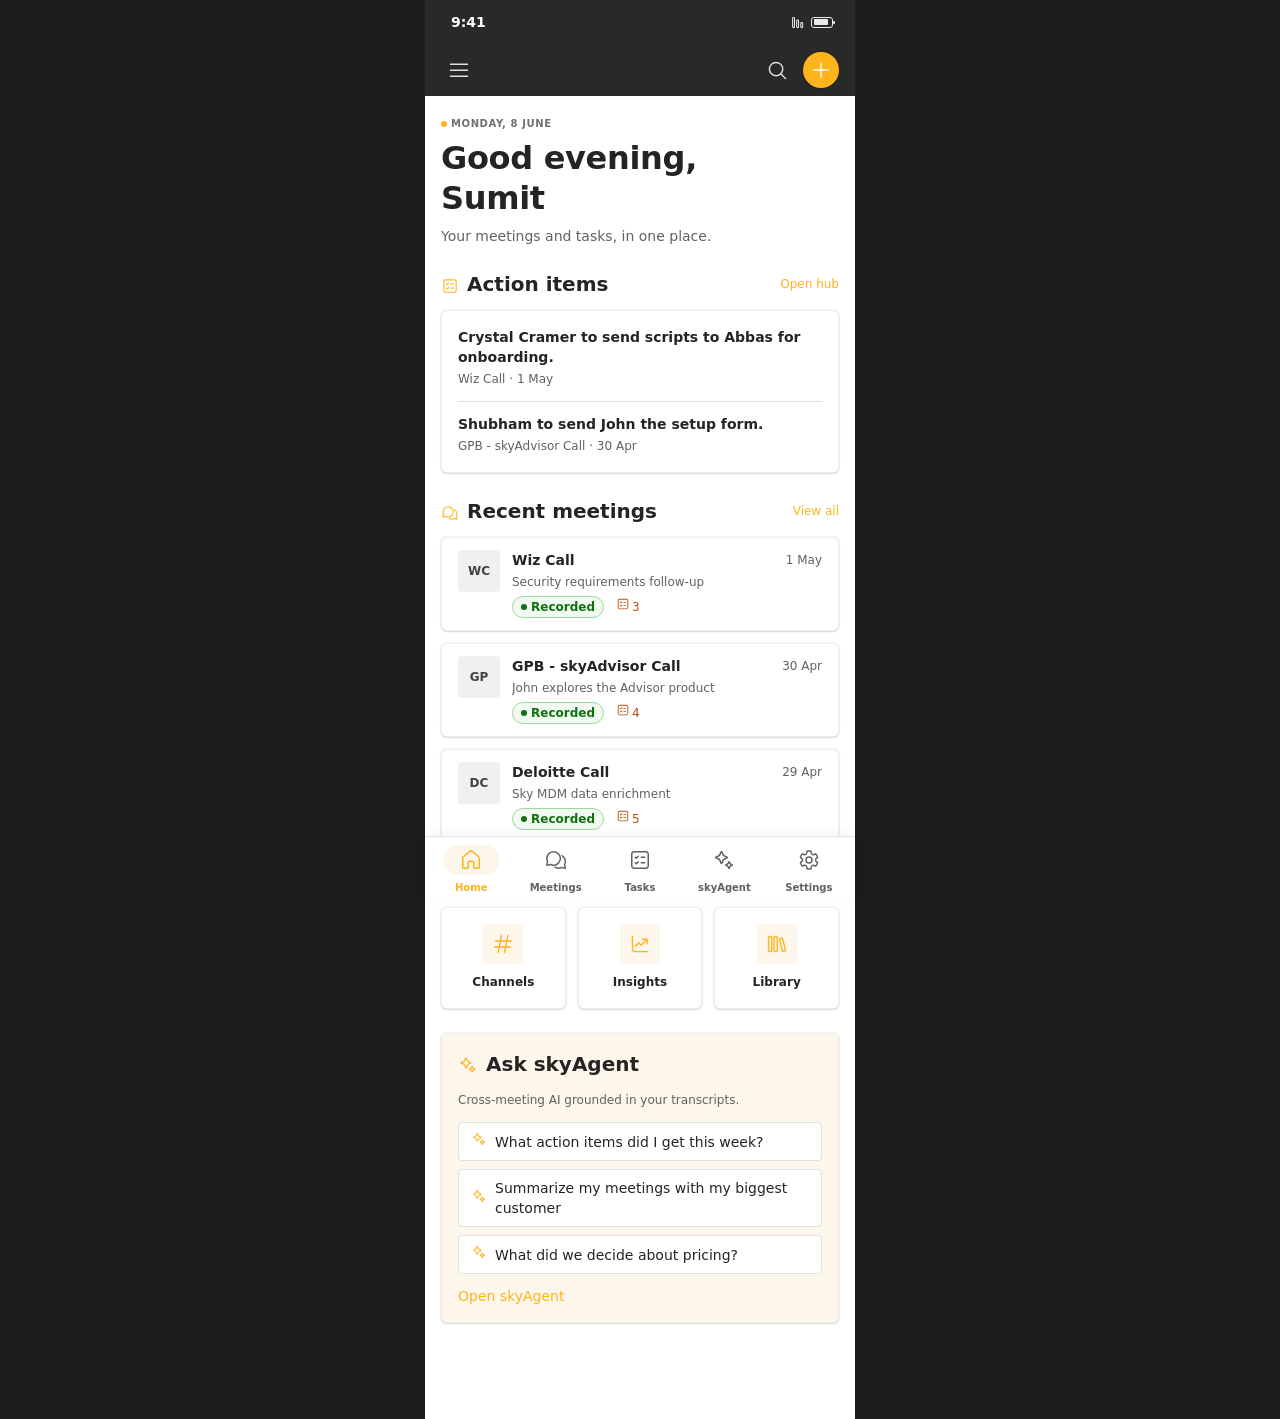
==== commit 5cfbe5b8: "Remove redundant Home capture card; make top + button brand (amber)" ====
--- a/mobile/home.html
+++ b/mobile/home.html
@@ -14,13 +14,6 @@
       <span class="m-eyebrow"><span class="e-dot"></span> Monday, 8 June</span>
       <h1 class="m-greeting" style="margin-top:var(--space-xs);">Good evening,<br>Sumit</h1>
       <p class="muted" style="font-size:var(--fs-300);margin-top:var(--space-s);">Your meetings and tasks, in one place.</p>
-
-      <!-- Primary capture -->
-      <a class="m-card" data-capture style="display:flex;align-items:center;gap:var(--space-m);margin-top:var(--space-l);background:var(--accent-bg-soft);border-color:transparent;">
-        <span class="m-lead" style="background:var(--accent);color:var(--fg-on-accent);" data-icon="Add" data-size="24"></span>
-        <span class="mr-body"><span class="mr-title">Capture a meeting</span><span class="mr-sub">Send a bot, upload, or record now</span></span>
-        <span class="m-chev" data-icon="Chevron Right" data-size="18"></span>
-      </a>
 
       <!-- Action items -->
       <div class="m-sectit"><span class="ch-icon" data-icon="Task List Square Ltr"></span><span class="mst-title">Action items</span><a class="link" href="action-items.html">Open hub</a></div>
--- a/mobile/mobile.css
+++ b/mobile/mobile.css
@@ -40,7 +40,7 @@
 .m-appbar .avatar { width: 30px; height: 30px; }
 
 /* Content */
-.m-content { flex: 1; overflow-y: auto; padding: var(--space-l); padding-bottom: 96px; }
+.m-content { flex: 1; overflow-y: auto; padding: var(--space-l); padding-bottom: 96px; background: var(--bg-surface); }
 .m-content.flush { padding: 0 0 96px; }
 
 /* Bottom tab bar with center FAB */
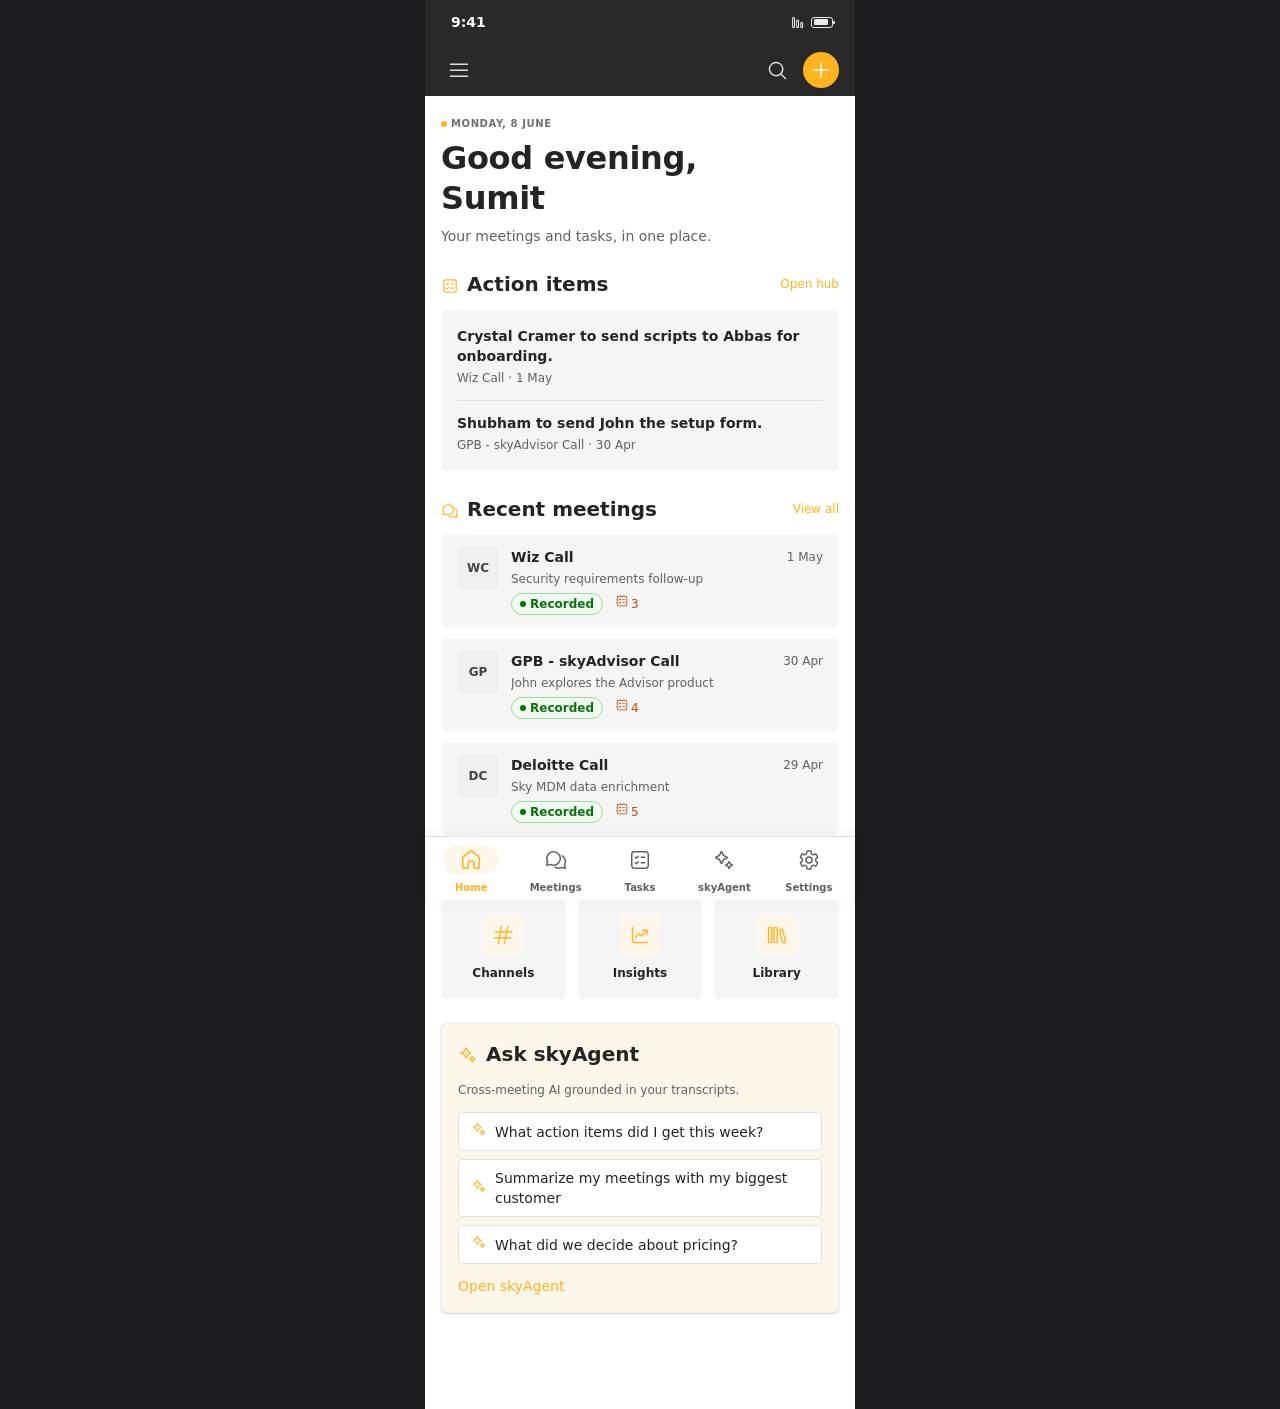
==== commit 71077ee1: "Sections use grey filled card style (flat, no border/shadow); keep cream Ask skyAgent card" ====
--- a/mobile/home.html
+++ b/mobile/home.html
@@ -40,7 +40,7 @@
       </div>
 
       <!-- Ask skyAgent -->
-      <section class="m-card" style="margin-top:var(--space-xxl);background:var(--accent-bg-soft);border-color:var(--stroke-faint);">
+      <section class="m-card" style="margin-top:var(--space-xxl);background:var(--accent-bg-soft);border:var(--stroke-thin) solid var(--stroke-faint);box-shadow:var(--shadow-2);">
         <div class="card-head"><span class="ch-icon" data-icon="Sparkle"></span><span class="ch-title" style="font-size:var(--fs-500);">Ask skyAgent</span></div>
         <p class="muted" style="font-size:var(--fs-200);margin-bottom:var(--space-m);">Cross-meeting AI grounded in your transcripts.</p>
         <div class="m-stack" style="gap:var(--space-s);">
--- a/mobile/mobile.css
+++ b/mobile/mobile.css
@@ -103,7 +103,7 @@
 .m-sectit .mst-title { font-size: var(--fs-500); line-height: var(--lh-500); font-weight: var(--weight-semibold); }
 .m-sectit .link { margin-left: auto; font-size: var(--fs-200); }
 .m-stack { display: flex; flex-direction: column; gap: var(--space-m); }
-.m-card { background: var(--bg-surface); border: var(--stroke-thin) solid var(--stroke-faint); border-radius: var(--radius-lg); padding: var(--space-l); box-shadow: var(--shadow-2); }
+.m-card { background: var(--bg-canvas); border: 0; border-radius: var(--radius-lg); padding: var(--space-l); }
 
 /* Leading icon/avatar on a row */
 .m-lead { width: 42px; height: 42px; border-radius: var(--radius-md); flex: 0 0 auto; display: inline-flex; align-items: center; justify-content: center; }
@@ -112,15 +112,15 @@
 
 /* Tile grid (e.g. More: Channels / Insights / Library) */
 .m-tilegrid { display: grid; grid-template-columns: repeat(3, 1fr); gap: var(--space-m); }
-.m-tile { display: flex; flex-direction: column; align-items: center; gap: var(--space-s); padding: var(--space-l) var(--space-s); background: var(--bg-surface);
-  border: var(--stroke-thin) solid var(--stroke-faint); border-radius: var(--radius-lg); box-shadow: var(--shadow-2); text-decoration: none;
+.m-tile { display: flex; flex-direction: column; align-items: center; gap: var(--space-s); padding: var(--space-l) var(--space-s); background: var(--bg-canvas);
+  border: 0; border-radius: var(--radius-lg); text-decoration: none;
   color: var(--fg-primary); font-size: var(--fs-200); font-weight: var(--weight-semibold); }
 .m-tile .mt-ic { width: 40px; height: 40px; border-radius: var(--radius-md); background: var(--accent-bg-soft); color: var(--accent); display: inline-flex; align-items: center; justify-content: center; }
 
 /* Mobile list row (tap target) */
-.m-row { display: flex; align-items: flex-start; gap: var(--space-m); padding: var(--space-m) var(--space-l); background: var(--bg-surface);
-  border: var(--stroke-thin) solid var(--stroke-faint); border-radius: var(--radius-lg); text-decoration: none; color: inherit; box-shadow: var(--shadow-2); }
-.m-row:active { background: var(--bg-surface-hover); }
+.m-row { display: flex; align-items: flex-start; gap: var(--space-m); padding: var(--space-m) var(--space-l); background: var(--bg-canvas);
+  border: 0; border-radius: var(--radius-lg); text-decoration: none; color: inherit; }
+.m-row:active { background: var(--bg-muted); }
 .mr-body { flex: 1; min-width: 0; display: block; }
 .mr-title { display: block; font-size: var(--fs-300); font-weight: var(--weight-semibold); white-space: nowrap; overflow: hidden; text-overflow: ellipsis; }
 .mr-sub { display: block; font-size: var(--fs-200); color: var(--fg-tertiary); margin-top: 2px; white-space: nowrap; overflow: hidden; text-overflow: ellipsis; }
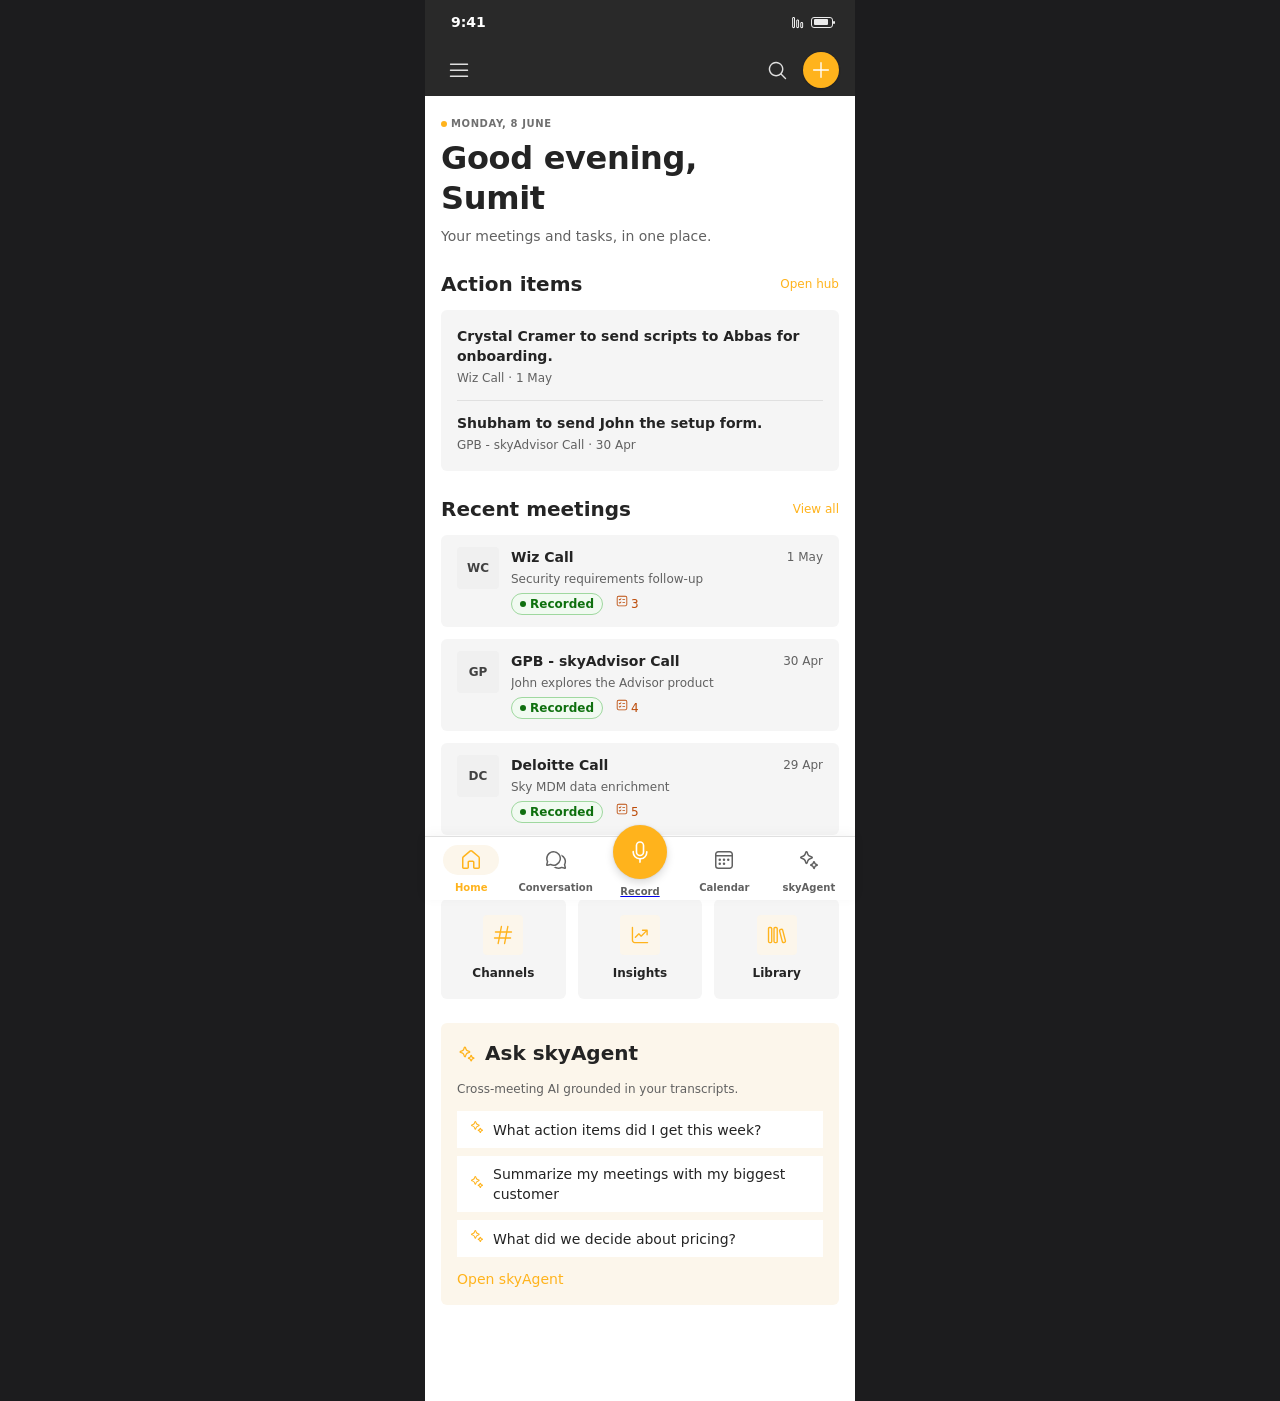
==== commit fef6cfad: "Flatten skyAgent card + ask chips (remove borders/shadow/radius)" ====
--- a/mobile/home.html
+++ b/mobile/home.html
@@ -40,7 +40,7 @@
       </div>
 
       <!-- Ask skyAgent -->
-      <section class="m-card" style="margin-top:var(--space-xxl);background:var(--accent-bg-soft);border:var(--stroke-thin) solid var(--stroke-faint);box-shadow:var(--shadow-2);">
+      <section class="m-card" style="margin-top:var(--space-xxl);background:var(--accent-bg-soft);">
         <div class="card-head"><span class="ch-icon" data-icon="Sparkle"></span><span class="ch-title" style="font-size:var(--fs-500);">Ask skyAgent</span></div>
         <p class="muted" style="font-size:var(--fs-200);margin-bottom:var(--space-m);">Cross-meeting AI grounded in your transcripts.</p>
         <div class="m-stack" style="gap:var(--space-s);">
--- a/mobile/mobile.css
+++ b/mobile/mobile.css
@@ -99,7 +99,7 @@
   letter-spacing: .06em; text-transform: uppercase; color: var(--fg-subtle); }
 .m-eyebrow .e-dot { width: 6px; height: 6px; border-radius: 50%; background: var(--accent); }
 .m-sectit { display: flex; align-items: center; gap: var(--space-s); margin: var(--space-xxl) 0 var(--space-m); }
-.m-sectit .ch-icon { width: 18px; height: 18px; color: var(--accent); display: inline-flex; }
+.m-sectit .ch-icon { display: none; }
 .m-sectit .mst-title { font-size: var(--fs-500); line-height: var(--lh-500); font-weight: var(--weight-semibold); }
 .m-sectit .link { margin-left: auto; font-size: var(--fs-200); }
 .m-stack { display: flex; flex-direction: column; gap: var(--space-m); }
@@ -141,6 +141,18 @@
 .m-tbar .btn:active { background: var(--bg-surface-hover); }
 .m-tcount { display: block; font-size: var(--fs-200); color: var(--fg-tertiary); margin: var(--space-s) var(--space-xs) var(--space-l); }
 
+/* skyAgent ask chips — flat on mobile (no border / radius) */
+.m-app .ask-chip { border: 0; border-radius: 0; }
+
+/* Calendar week strip */
+.cal-week { display: flex; gap: var(--space-xs); margin-top: var(--space-m); }
+.cal-day { flex: 1; display: flex; flex-direction: column; align-items: center; gap: var(--space-xxs);
+  padding: var(--space-s) 0; border-radius: var(--radius-lg); }
+.cal-day .cd-dow { font-size: var(--fs-100); color: var(--fg-tertiary); text-transform: uppercase; letter-spacing: .04em; }
+.cal-day .cd-num { font-size: var(--fs-300); font-weight: var(--weight-semibold); color: var(--fg-secondary); }
+.cal-day.is-today { background: var(--accent); }
+.cal-day.is-today .cd-dow, .cal-day.is-today .cd-num { color: var(--fg-on-accent); }
+
 /* Pill tabs (scrollable) */
 .m-tabs { display: flex; gap: var(--space-xs); overflow-x: auto; padding-bottom: var(--space-xs); scrollbar-width: none; }
 .m-tabs::-webkit-scrollbar { display: none; }
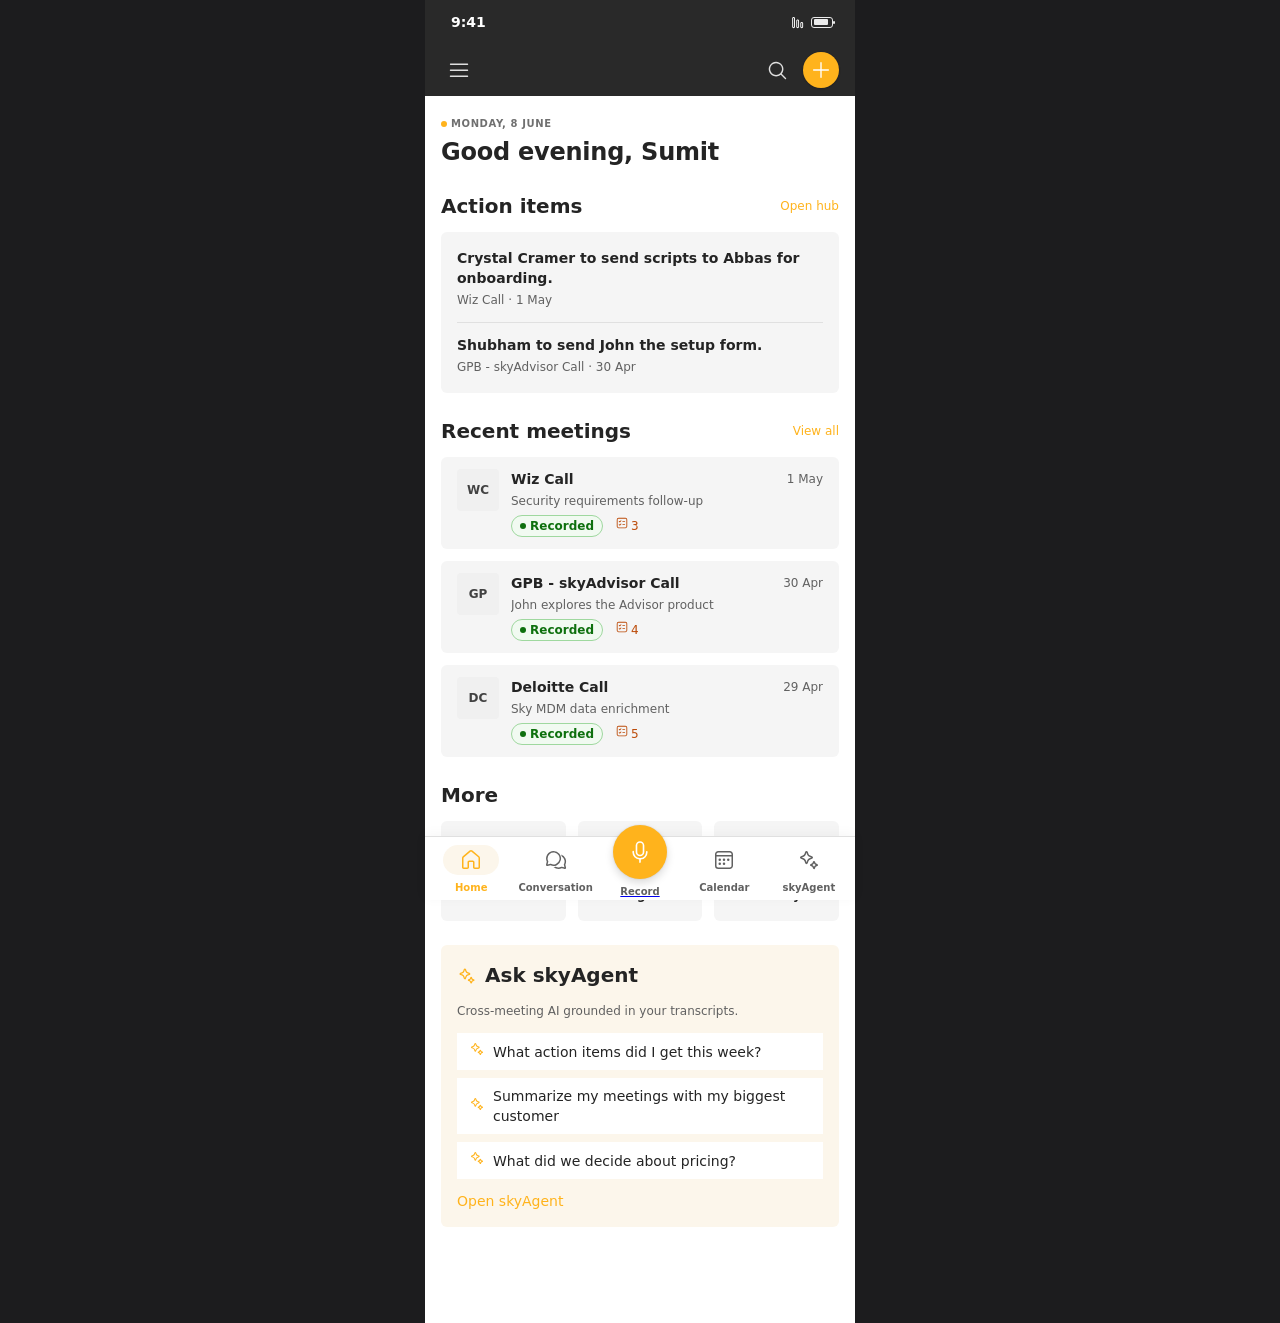
==== commit 4f00edf5: "Compact Home greeting to one line; remove subtitle" ====
--- a/mobile/home.html
+++ b/mobile/home.html
@@ -12,8 +12,7 @@
   <div class="m-app">
     <div class="m-content">
       <span class="m-eyebrow"><span class="e-dot"></span> Monday, 8 June</span>
-      <h1 class="m-greeting" style="margin-top:var(--space-xs);">Good evening,<br>Sumit</h1>
-      <p class="muted" style="font-size:var(--fs-300);margin-top:var(--space-s);">Your meetings and tasks, in one place.</p>
+      <h1 class="m-greeting" style="margin-top:var(--space-xxs);font-size:var(--fs-600);line-height:var(--lh-600);">Good evening, Sumit</h1>
 
       <!-- Action items -->
       <div class="m-sectit"><span class="ch-icon" data-icon="Task List Square Ltr"></span><span class="mst-title">Action items</span><a class="link" href="action-items.html">Open hub</a></div>
